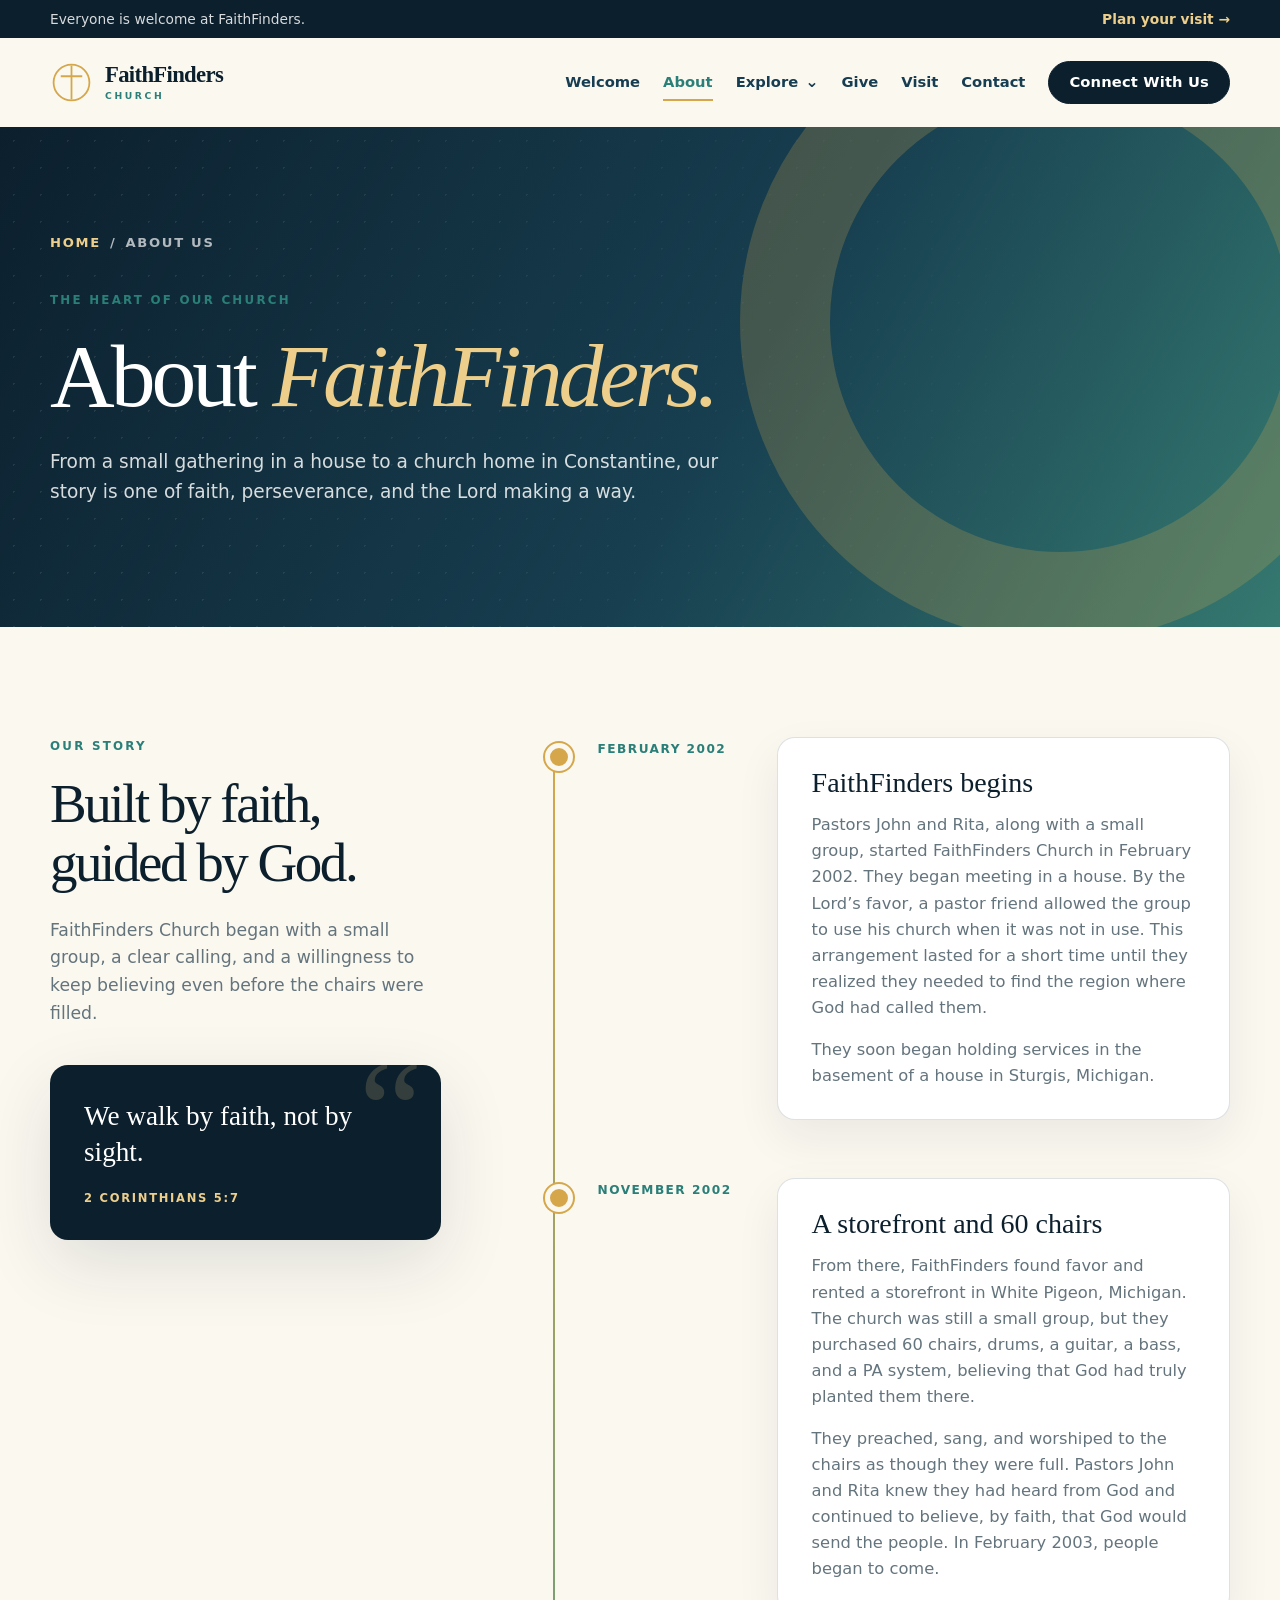
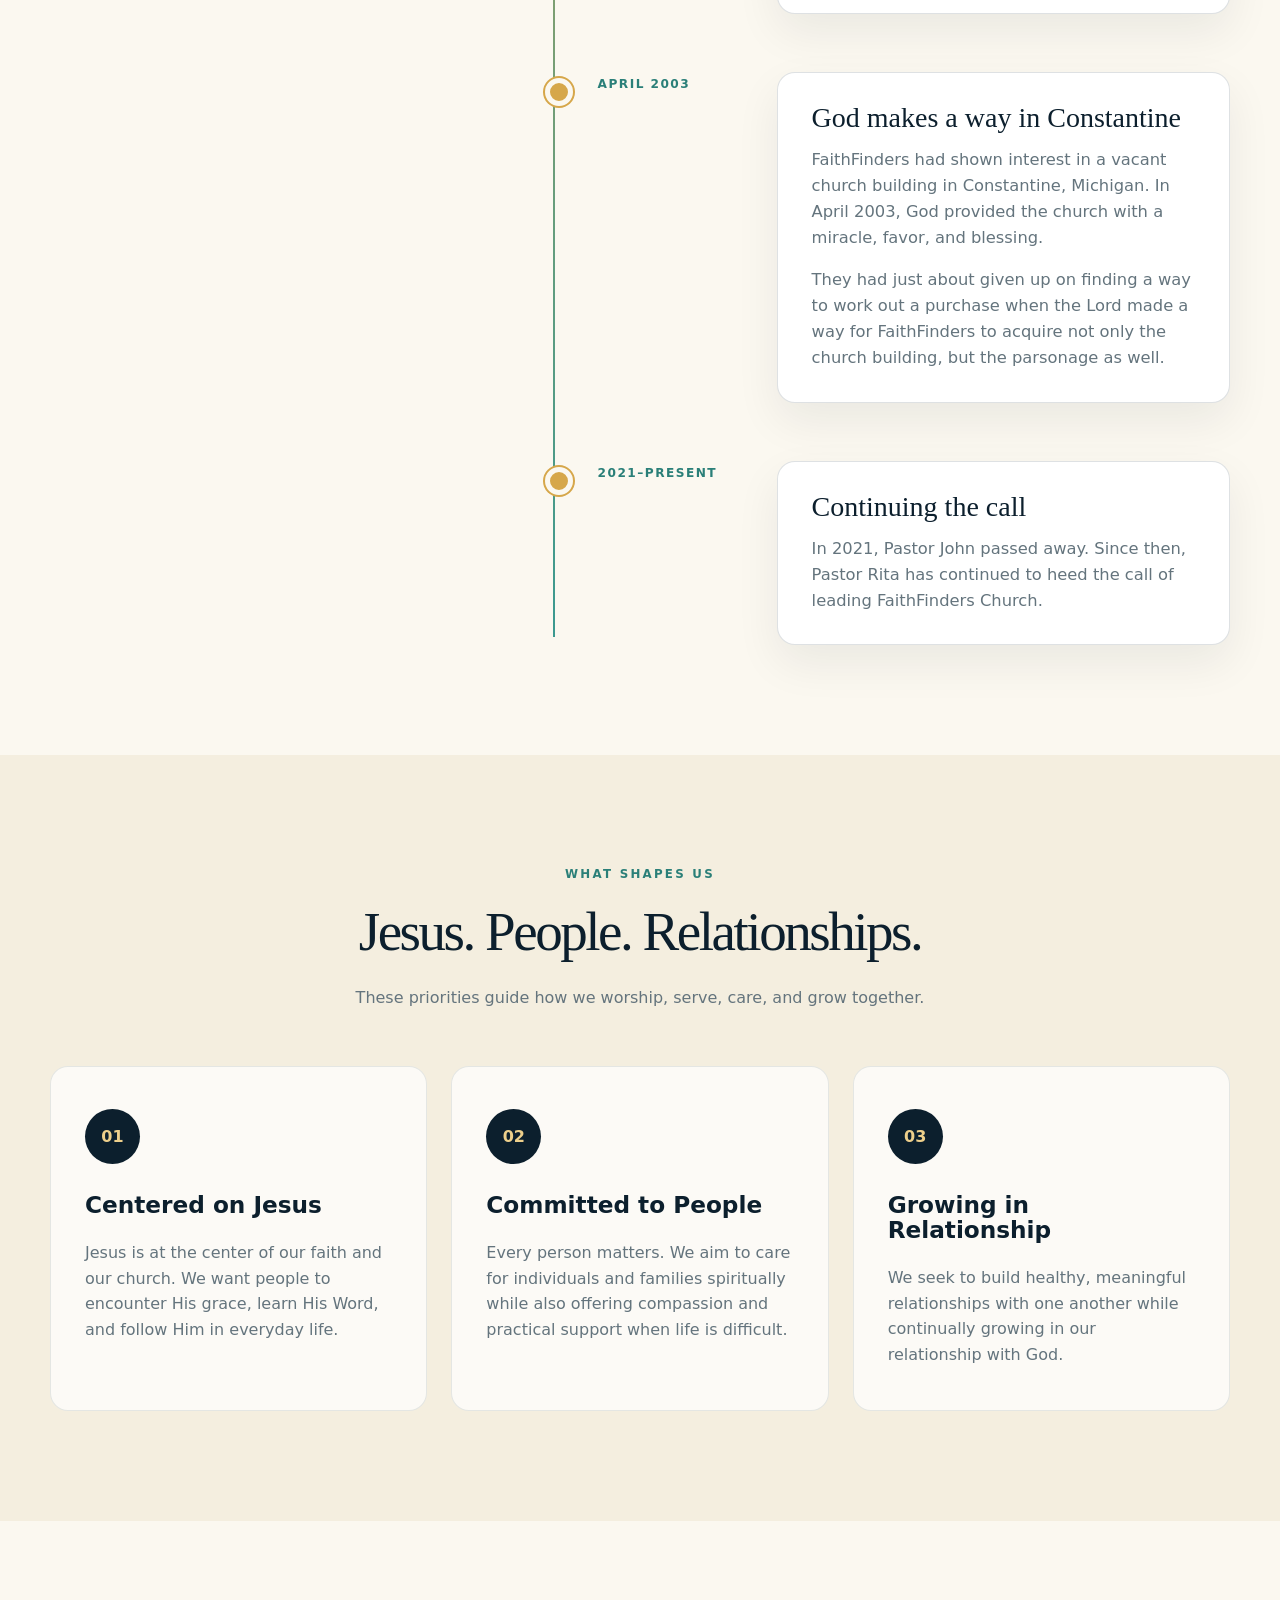
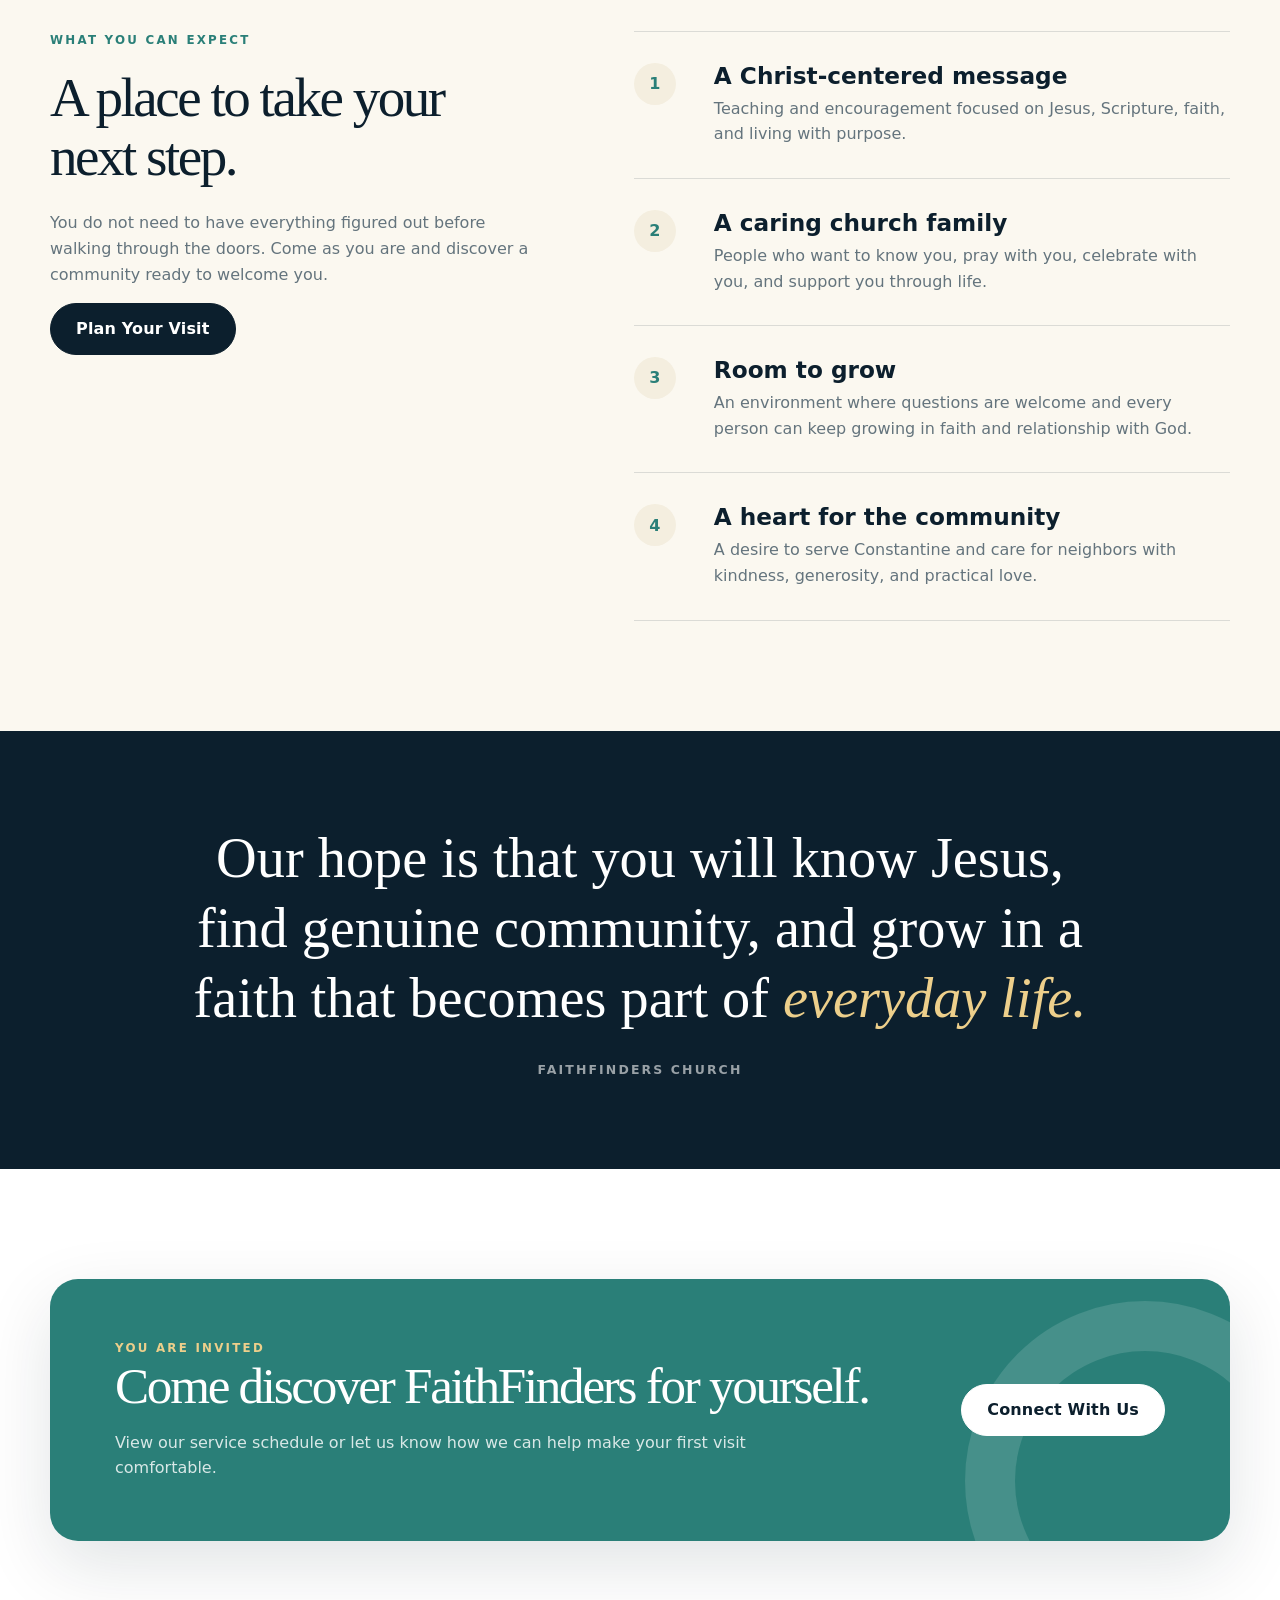
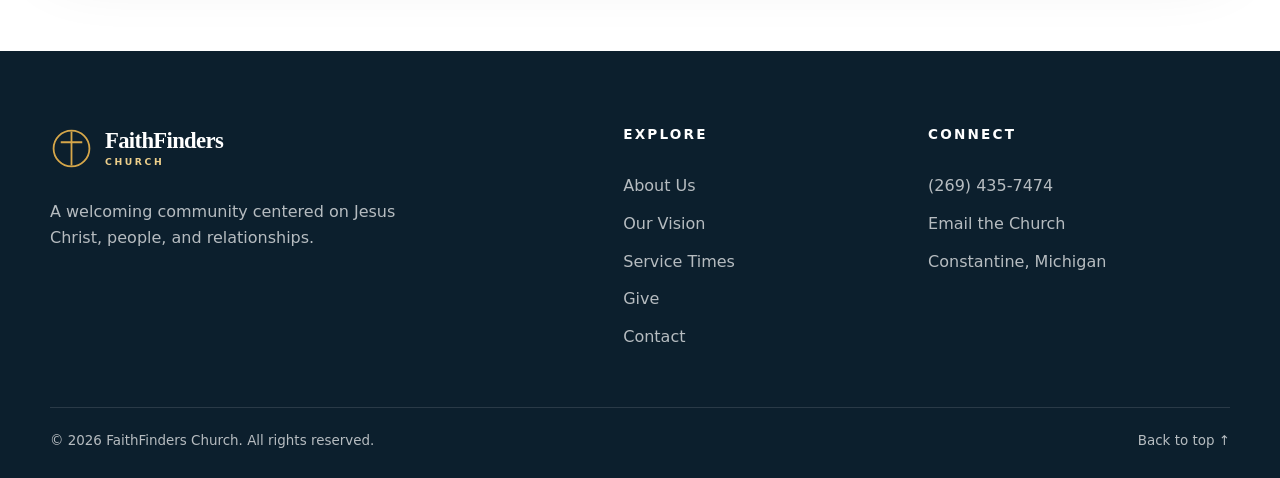
==== about-us.html @ 2bd444d2 "Add files via upload" ====
<!DOCTYPE html>
<html lang="en">
<head>
  <meta charset="UTF-8" />
  <meta name="viewport" content="width=device-width, initial-scale=1.0" />
  <meta name="description" content="Learn the story of FaithFinders Church, founded by Pastors John and Rita in 2002 and now led by Pastor Rita in Constantine, Michigan." />
  <title>About Us | FaithFinders Church</title>
  <link rel="stylesheet" href="styles.css" />
</head>
<body>
  <a class="skip-link" href="#main">Skip to main content</a>

  <div class="announcement">
    <div class="container announcement__inner">
      <span>Everyone is welcome at FaithFinders.</span>
      <a href="index.html#visit">Plan your visit <span aria-hidden="true">→</span></a>
    </div>
  </div>

  <header class="site-header" id="top">
    <div class="container nav-wrap">
      <a class="brand" href="index.html" aria-label="FaithFinders Church home">
        <span class="brand-mark" aria-hidden="true">
          <svg viewBox="0 0 48 48" role="img"><path d="M24 5v38M12 17h24" /><circle cx="24" cy="24" r="20" /></svg>
        </span>
        <span class="brand-copy"><strong>FaithFinders</strong><small>Church</small></span>
      </a>

      <button class="menu-toggle" type="button" aria-expanded="false" aria-controls="primary-nav">
        <span class="sr-only">Toggle navigation</span><span></span><span></span><span></span>
      </button>

      <nav class="primary-nav" id="primary-nav" aria-label="Primary navigation">
        <a href="index.html#welcome">Welcome</a>
        <a class="nav-current" aria-current="page" href="about-us.html">About</a>
        <div class="nav-dropdown">
          <button class="nav-dropdown__toggle" type="button" aria-expanded="false" aria-haspopup="true">
            Explore <span aria-hidden="true">⌄</span>
          </button>
          <div class="nav-dropdown__menu">
            <a href="vision.html">
              <strong>Our Vision</strong>
              <small>Discover the future we believe for.</small>
            </a>
            <a href="service-times.html">
              <strong>Service Times</strong>
              <small>Find a gathering and plan your visit.</small>
            </a>
          </div>
        </div>
        <a href="give.html">Give</a>
        <a href="index.html#visit">Visit</a>
        <a href="index.html#contact">Contact</a>
        <a class="button button--small" href="index.html#contact">Connect With Us</a>
      </nav>
    </div>
  </header>

  <main id="main">
    <section class="page-hero" aria-labelledby="about-title">
      <div class="container page-hero__inner">
        <div class="breadcrumbs"><a href="index.html">Home</a><span aria-hidden="true">/</span><span>About Us</span></div>
        <p class="eyebrow">The heart of our church</p>
        <h1 id="about-title">About <em>FaithFinders.</em></h1>
        <p class="page-hero__lead">From a small gathering in a house to a church home in Constantine, our story is one of faith, perseverance, and the Lord making a way.</p>
      </div>
    </section>

    <section class="section history-section" aria-labelledby="history-title">
      <div class="container history-layout">
        <div class="history-intro reveal">
          <p class="eyebrow">Our story</p>
          <h2 id="history-title">Built by faith, guided by God.</h2>
          <p>FaithFinders Church began with a small group, a clear calling, and a willingness to keep believing even before the chairs were filled.</p>

          <div class="history-scripture" aria-label="Scripture quote">
            <span aria-hidden="true">“</span>
            <blockquote>We walk by faith, not by sight.</blockquote>
            <cite>2 Corinthians 5:7</cite>
          </div>
        </div>

        <ol class="history-timeline">
          <li class="history-event reveal">
            <div class="history-date">February 2002</div>
            <div class="history-content">
              <h3>FaithFinders begins</h3>
              <p>Pastors John and Rita, along with a small group, started FaithFinders Church in February 2002. They began meeting in a house. By the Lord’s favor, a pastor friend allowed the group to use his church when it was not in use. This arrangement lasted for a short time until they realized they needed to find the region where God had called them.</p>
              <p>They soon began holding services in the basement of a house in Sturgis, Michigan.</p>
            </div>
          </li>

          <li class="history-event reveal">
            <div class="history-date">November 2002</div>
            <div class="history-content">
              <h3>A storefront and 60 chairs</h3>
              <p>From there, FaithFinders found favor and rented a storefront in White Pigeon, Michigan. The church was still a small group, but they purchased 60 chairs, drums, a guitar, a bass, and a PA system, believing that God had truly planted them there.</p>
              <p>They preached, sang, and worshiped to the chairs as though they were full. Pastors John and Rita knew they had heard from God and continued to believe, by faith, that God would send the people. In February 2003, people began to come.</p>
            </div>
          </li>

          <li class="history-event reveal">
            <div class="history-date">April 2003</div>
            <div class="history-content">
              <h3>God makes a way in Constantine</h3>
              <p>FaithFinders had shown interest in a vacant church building in Constantine, Michigan. In April 2003, God provided the church with a miracle, favor, and blessing.</p>
              <p>They had just about given up on finding a way to work out a purchase when the Lord made a way for FaithFinders to acquire not only the church building, but the parsonage as well.</p>
            </div>
          </li>

          <li class="history-event reveal">
            <div class="history-date">2021–Present</div>
            <div class="history-content">
              <h3>Continuing the call</h3>
              <p>In 2021, Pastor John passed away. Since then, Pastor Rita has continued to heed the call of leading FaithFinders Church.</p>
            </div>
          </li>
        </ol>
      </div>
    </section>

    <section class="mission section">
      <div class="container">
        <div class="section-heading reveal">
          <p class="eyebrow">What shapes us</p>
          <h2>Jesus. People. Relationships.</h2>
          <p>These priorities guide how we worship, serve, care, and grow together.</p>
        </div>

        <div class="mission-grid">
          <article class="mission-card reveal">
            <div class="mission-card__icon" aria-hidden="true">01</div>
            <h3>Centered on Jesus</h3>
            <p>Jesus is at the center of our faith and our church. We want people to encounter His grace, learn His Word, and follow Him in everyday life.</p>
          </article>
          <article class="mission-card reveal">
            <div class="mission-card__icon" aria-hidden="true">02</div>
            <h3>Committed to People</h3>
            <p>Every person matters. We aim to care for individuals and families spiritually while also offering compassion and practical support when life is difficult.</p>
          </article>
          <article class="mission-card reveal">
            <div class="mission-card__icon" aria-hidden="true">03</div>
            <h3>Growing in Relationship</h3>
            <p>We seek to build healthy, meaningful relationships with one another while continually growing in our relationship with God.</p>
          </article>
        </div>
      </div>
    </section>

    <section class="section">
      <div class="container belief-grid">
        <div class="belief-intro reveal">
          <p class="eyebrow">What you can expect</p>
          <h2>A place to take your next step.</h2>
          <p style="color: var(--muted);">You do not need to have everything figured out before walking through the doors. Come as you are and discover a community ready to welcome you.</p>
          <a class="button" href="index.html#visit">Plan Your Visit</a>
        </div>

        <div class="belief-list">
          <article class="belief-item reveal">
            <span>1</span>
            <div><h3>A Christ-centered message</h3><p>Teaching and encouragement focused on Jesus, Scripture, faith, and living with purpose.</p></div>
          </article>
          <article class="belief-item reveal">
            <span>2</span>
            <div><h3>A caring church family</h3><p>People who want to know you, pray with you, celebrate with you, and support you through life.</p></div>
          </article>
          <article class="belief-item reveal">
            <span>3</span>
            <div><h3>Room to grow</h3><p>An environment where questions are welcome and every person can keep growing in faith and relationship with God.</p></div>
          </article>
          <article class="belief-item reveal">
            <span>4</span>
            <div><h3>A heart for the community</h3><p>A desire to serve Constantine and care for neighbors with kindness, generosity, and practical love.</p></div>
          </article>
        </div>
      </div>
    </section>

    <section class="about-quote">
      <div class="container reveal">
        <blockquote>Our hope is that you will know Jesus, find genuine community, and grow in a faith that becomes part of <em>everyday life.</em><cite>FaithFinders Church</cite></blockquote>
      </div>
    </section>

    <section class="about-connect section">
      <div class="container">
        <div class="about-connect__card reveal">
          <div>
            <p class="eyebrow" style="color: var(--gold-300);">You are invited</p>
            <h2>Come discover FaithFinders for yourself.</h2>
            <p>View our service schedule or let us know how we can help make your first visit comfortable.</p>
          </div>
          <a class="button button--light" href="index.html#contact">Connect With Us</a>
        </div>
      </div>
    </section>
  </main>

  <footer class="site-footer">
    <div class="container footer-grid">
      <div>
        <a class="brand brand--footer" href="index.html">
          <span class="brand-mark" aria-hidden="true"><svg viewBox="0 0 48 48"><path d="M24 5v38M12 17h24"/><circle cx="24" cy="24" r="20"/></svg></span>
          <span class="brand-copy"><strong>FaithFinders</strong><small>Church</small></span>
        </a>
        <p>A welcoming community centered on Jesus Christ, people, and relationships.</p>
      </div>
      <div>
        <h3>Explore</h3>
        <a href="about-us.html">About Us</a>
        <a href="vision.html">Our Vision</a>
        <a href="service-times.html">Service Times</a>
        <a href="give.html">Give</a>
        <a href="index.html#contact">Contact</a>
      </div>
      <div>
        <h3>Connect</h3>
        <a href="tel:+12694357474">(269) 435-7474</a>
        <a href="mailto:rgafaithfinder@yahoo.com">Email the Church</a>
        <span>Constantine, Michigan</span>
      </div>
    </div>
    <div class="container footer-bottom">
      <p>© <span id="year"></span> FaithFinders Church. All rights reserved.</p>
      <a href="#top">Back to top ↑</a>
    </div>
  </footer>

  <script src="script.js"></script>
</body>
</html>
---- styles.css ----
:root {
  --navy-950: #0c1f2d;
  --navy-900: #102b3c;
  --navy-800: #173d52;
  --teal-600: #2a7f78;
  --teal-500: #3b9990;
  --gold-500: #d6a74a;
  --gold-300: #edcf8b;
  --cream-100: #fbf8f0;
  --cream-200: #f4eedf;
  --white: #ffffff;
  --ink: #18303e;
  --muted: #64747d;
  --line: rgba(24, 48, 62, 0.14);
  --shadow: 0 24px 70px rgba(12, 31, 45, 0.12);
  --radius-lg: 28px;
  --radius-md: 18px;
  --container: 1180px;
}

* { box-sizing: border-box; }
html { scroll-behavior: smooth; overflow-x: hidden; }
body {
  margin: 0;
  color: var(--ink);
  background: var(--cream-100);
  font-family: Inter, ui-sans-serif, system-ui, -apple-system, BlinkMacSystemFont, "Segoe UI", sans-serif;
  line-height: 1.6;
  -webkit-font-smoothing: antialiased;
  overflow-x: hidden;
}
body.menu-open { overflow: hidden; }
a { color: inherit; text-decoration: none; }
button, input, textarea { font: inherit; }
img, svg { display: block; max-width: 100%; }
address { font-style: normal; }

.container { width: min(calc(100% - 40px), var(--container)); margin-inline: auto; }
.section { padding: 110px 0; }
.sr-only { position: absolute; width: 1px; height: 1px; padding: 0; margin: -1px; overflow: hidden; clip: rect(0,0,0,0); white-space: nowrap; border: 0; }
.skip-link { position: fixed; top: 12px; left: 12px; z-index: 999; transform: translateY(-150%); background: white; color: var(--navy-950); padding: 10px 16px; border-radius: 8px; }
.skip-link:focus { transform: translateY(0); }

.announcement { background: var(--navy-950); color: rgba(255,255,255,.84); font-size: .86rem; }
.announcement__inner { min-height: 38px; display: flex; align-items: center; justify-content: space-between; gap: 20px; }
.announcement a { color: var(--gold-300); font-weight: 700; }

.site-header { position: sticky; top: 0; z-index: 50; background: rgba(251,248,240,.92); border-bottom: 1px solid transparent; backdrop-filter: blur(18px); transition: border-color .25s ease, box-shadow .25s ease; }
.site-header.scrolled { border-color: var(--line); box-shadow: 0 8px 30px rgba(12,31,45,.08); }
.nav-wrap { height: 88px; display: flex; align-items: center; justify-content: space-between; }
.brand { display: inline-flex; align-items: center; gap: 12px; }
.brand-mark { width: 43px; height: 43px; display: grid; place-items: center; border-radius: 50%; color: var(--gold-500); }
.brand-mark svg { width: 43px; height: 43px; fill: none; stroke: currentColor; stroke-width: 2; }
.brand-copy { display: grid; line-height: 1.05; }
.brand-copy strong { font-family: Georgia, "Times New Roman", serif; font-size: 1.42rem; letter-spacing: -.03em; color: var(--navy-950); }
.brand-copy small { margin-top: 4px; text-transform: uppercase; letter-spacing: .28em; font-size: .58rem; font-weight: 800; color: var(--teal-600); }
.primary-nav { display: flex; align-items: center; gap: 23px; font-size: .92rem; font-weight: 700; color: var(--navy-800); }
.primary-nav > a:not(.button) { position: relative; }
.primary-nav > a:not(.button)::after { content: ""; position: absolute; left: 0; right: 100%; bottom: -7px; height: 2px; background: var(--gold-500); transition: right .2s ease; }
.primary-nav > a:not(.button):hover::after { right: 0; }
.menu-toggle { display: none; border: 0; background: transparent; padding: 8px; }
.menu-toggle span:not(.sr-only) { width: 26px; height: 2px; margin: 5px 0; background: var(--navy-950); transition: .25s ease; }

.button { display: inline-flex; align-items: center; justify-content: center; min-height: 52px; padding: 0 25px; border: 1px solid var(--navy-950); border-radius: 999px; background: var(--navy-950); color: white; font-weight: 800; letter-spacing: .01em; cursor: pointer; transition: transform .2s ease, box-shadow .2s ease, background .2s ease; }
.button:hover { transform: translateY(-2px); box-shadow: 0 12px 25px rgba(12,31,45,.18); }
.button--small { min-height: 43px; padding-inline: 20px; }
.button--outline { background: transparent; color: var(--navy-950); }
.button--outline:hover { background: var(--navy-950); color: white; }
.button--light { background: white; border-color: white; color: var(--navy-950); }
.text-link { display: inline-flex; align-items: center; gap: 8px; color: white; font-weight: 800; }
.text-link span { transition: transform .2s ease; }
.text-link:hover span { transform: translateX(5px); }
.text-link.dark { color: var(--navy-900); }

.hero { position: relative; min-height: 760px; display: grid; align-items: center; overflow: hidden; color: white; background: linear-gradient(115deg, var(--navy-950) 0%, #11364a 50%, #285f65 100%); }
.hero::before { content: ""; position: absolute; inset: 0; opacity: .24; background-image: radial-gradient(rgba(255,255,255,.35) 1px, transparent 1px); background-size: 28px 28px; mask-image: linear-gradient(to right, black, transparent 72%); }
.hero__content { position: relative; z-index: 2; padding: 80px 0 100px; }
.eyebrow { margin: 0 0 18px; color: var(--teal-600); text-transform: uppercase; letter-spacing: .19em; font-size: .74rem; font-weight: 900; }
.hero .eyebrow, .cta-band .eyebrow { color: var(--gold-300); }
h1, h2, h3 { margin-top: 0; line-height: 1.08; color: var(--navy-950); }
h1, h2 { font-family: Georgia, "Times New Roman", serif; font-weight: 500; letter-spacing: -.045em; }
h1 { max-width: 820px; margin-bottom: 28px; color: white; font-size: clamp(3.8rem, 7.5vw, 7.2rem); }
h1 em { color: var(--gold-300); font-weight: 400; }
h2 { margin-bottom: 24px; font-size: clamp(2.5rem, 4.3vw, 4.5rem); }
h3 { font-size: 1.45rem; }
.hero__lead { max-width: 660px; margin: 0 0 38px; color: rgba(255,255,255,.82); font-size: 1.18rem; }
.hero__actions { display: flex; align-items: center; gap: 28px; flex-wrap: wrap; }
.hero .button { background: var(--gold-500); border-color: var(--gold-500); color: var(--navy-950); }
.hero-art { position: absolute; right: -2vw; bottom: -10px; width: min(48vw, 660px); height: 86%; opacity: .92; }
.sun { position: absolute; width: 310px; height: 310px; top: 8%; right: 16%; border-radius: 50%; background: radial-gradient(circle at 40% 40%, #f8df9b 0%, #d8ad50 44%, rgba(216,173,80,.12) 69%, transparent 70%); }
.window { position: absolute; bottom: 0; width: 29%; height: 64%; border: 2px solid rgba(255,255,255,.17); border-radius: 180px 180px 0 0; background: linear-gradient(160deg, rgba(255,255,255,.14), rgba(255,255,255,.02)); box-shadow: inset 0 0 50px rgba(255,255,255,.06); }
.window::after { content: ""; position: absolute; inset: 12px; border: 1px solid rgba(255,255,255,.14); border-radius: inherit; }
.window--one { left: 3%; height: 49%; }
.window--two { left: 35%; height: 72%; }
.window--three { right: 3%; height: 57%; }
.cross { position: absolute; left: 52%; top: 25%; width: 12px; height: 260px; background: rgba(255,255,255,.78); border-radius: 8px; box-shadow: 0 0 60px rgba(255,255,255,.34); }
.cross::before { content: ""; position: absolute; width: 126px; height: 12px; left: 50%; top: 64px; transform: translateX(-50%); background: inherit; border-radius: 8px; }
.scroll-cue { position: absolute; left: 50%; bottom: 26px; z-index: 3; width: 32px; height: 52px; border: 1px solid rgba(255,255,255,.32); border-radius: 20px; transform: translateX(-50%); }
.scroll-cue span { position: absolute; left: 50%; top: 10px; width: 4px; height: 9px; border-radius: 3px; background: white; transform: translateX(-50%); animation: scroll 1.8s infinite; }
@keyframes scroll { 0% { opacity: 0; transform: translate(-50%,0); } 30% { opacity: 1; } 100% { opacity: 0; transform: translate(-50%,18px); } }

.split-grid { display: grid; grid-template-columns: 1.05fr .8fr; align-items: center; gap: 90px; }
.section-copy > p:not(.eyebrow) { max-width: 650px; color: var(--muted); font-size: 1.06rem; }
.section-copy .text-link { margin-top: 18px; }
.welcome-card { position: relative; padding: 52px; overflow: hidden; border-radius: var(--radius-lg); background: white; box-shadow: var(--shadow); }
.welcome-card__accent { position: absolute; top: 0; left: 0; right: 0; height: 7px; background: linear-gradient(90deg, var(--gold-500), var(--teal-500)); }
.card-kicker { margin: 0 0 14px; color: var(--teal-600); text-transform: uppercase; letter-spacing: .18em; font-size: .72rem; font-weight: 900; }
.welcome-card address { margin: 16px 0 26px; color: var(--muted); }
.contact-lines { display: grid; gap: 10px; margin-bottom: 30px; }
.contact-lines a { display: flex; align-items: center; gap: 11px; font-weight: 700; color: var(--navy-800); }
.icon { color: var(--teal-600); }

.heart { position: relative; overflow: hidden; background: var(--cream-200); }
.heart::after { content: ""; position: absolute; width: 400px; height: 400px; right: -170px; top: -150px; border: 70px solid rgba(214,167,74,.13); border-radius: 50%; }
.section-heading { max-width: 780px; margin: 0 auto 55px; text-align: center; }
.section-heading > p:last-child { max-width: 610px; margin: 0 auto; color: var(--muted); }
.value-grid { position: relative; z-index: 2; display: grid; grid-template-columns: repeat(3, 1fr); gap: 24px; }
.value-card { position: relative; min-height: 400px; padding: 42px 35px; border: 1px solid rgba(24,48,62,.1); border-radius: var(--radius-md); background: rgba(255,255,255,.62); transition: transform .25s ease, background .25s ease, box-shadow .25s ease; }
.value-card:hover { transform: translateY(-8px); background: white; box-shadow: var(--shadow); }
.value-number { position: absolute; top: 24px; right: 28px; color: rgba(24,48,62,.18); font-family: Georgia, serif; font-size: 2rem; }
.value-icon { width: 70px; height: 70px; margin-bottom: 60px; display: grid; place-items: center; border-radius: 50%; background: white; color: var(--teal-600); box-shadow: 0 12px 30px rgba(12,31,45,.08); }
.value-icon svg { width: 40px; height: 40px; fill: none; stroke: currentColor; stroke-width: 2.5; stroke-linecap: round; stroke-linejoin: round; }
.value-card p { color: var(--muted); }

.visit { background: white; }
.visit-grid { display: grid; grid-template-columns: .9fr 1fr; align-items: center; gap: 95px; }
.visit-visual { position: relative; min-height: 570px; display: grid; place-items: center; overflow: hidden; border-radius: var(--radius-lg); background: linear-gradient(145deg, var(--navy-950), #255a61); }
.visit-visual::before { content: ""; position: absolute; inset: 0; opacity: .2; background: repeating-linear-gradient(45deg, transparent 0 28px, rgba(255,255,255,.09) 28px 29px); }
.verse-card { position: relative; z-index: 2; width: min(78%, 390px); padding: 48px 42px; border: 1px solid rgba(255,255,255,.22); background: rgba(255,255,255,.1); color: white; backdrop-filter: blur(12px); }
.verse-card span { color: var(--gold-300); text-transform: uppercase; letter-spacing: .16em; font-size: .72rem; font-weight: 800; }
.verse-card blockquote { margin: 26px 0 0; font-family: Georgia, serif; font-size: 2rem; line-height: 1.35; }
.visual-shape { position: absolute; border-radius: 50%; }
.visual-shape--one { width: 260px; height: 260px; top: -90px; right: -80px; border: 50px solid rgba(214,167,74,.38); }
.visual-shape--two { width: 190px; height: 190px; left: -60px; bottom: -45px; background: rgba(59,153,144,.25); }
.visit-steps { margin: 35px 0 38px; display: grid; gap: 20px; }
.visit-step { display: flex; align-items: flex-start; gap: 17px; }
.visit-step > span { flex: 0 0 38px; height: 38px; display: grid; place-items: center; border-radius: 50%; background: var(--cream-200); color: var(--teal-600); font-weight: 900; }
.visit-step strong { display: block; margin-bottom: 3px; color: var(--navy-900); }
.visit-step p { margin: 0; color: var(--muted); }

.cta-band { padding: 72px 0; color: white; background: var(--teal-600); }
.cta-band__inner { display: flex; align-items: center; justify-content: space-between; gap: 40px; }
.cta-band h2 { margin: 0; color: white; font-size: clamp(2.3rem, 4vw, 4rem); }

.contact { background: var(--cream-100); }
.contact-grid { display: grid; grid-template-columns: .85fr 1fr; gap: 100px; align-items: start; }
.contact-details { display: grid; margin-top: 38px; border-top: 1px solid var(--line); }
.contact-details a { display: grid; grid-template-columns: 90px 1fr; gap: 15px; padding: 18px 0; border-bottom: 1px solid var(--line); }
.contact-details strong { color: var(--navy-900); }
.contact-details span { color: var(--muted); }
.contact-form { padding: 42px; border-radius: var(--radius-lg); background: white; box-shadow: var(--shadow); }
.contact-form label { display: grid; gap: 8px; margin-bottom: 20px; color: var(--navy-900); font-size: .85rem; font-weight: 800; }
.field-row { display: grid; grid-template-columns: 1fr 1fr; gap: 18px; }
input, textarea { width: 100%; border: 1px solid rgba(24,48,62,.18); border-radius: 11px; background: #fff; color: var(--ink); padding: 14px 15px; outline: none; transition: border-color .2s ease, box-shadow .2s ease; }
input:focus, textarea:focus { border-color: var(--teal-500); box-shadow: 0 0 0 4px rgba(59,153,144,.12); }
textarea { resize: vertical; }
.form-note { min-height: 24px; margin: 12px 0 0; color: var(--teal-600); font-weight: 700; }

.site-footer { padding: 76px 0 26px; background: var(--navy-950); color: rgba(255,255,255,.7); }
.footer-grid { display: grid; grid-template-columns: 1.5fr .7fr .9fr; gap: 70px; }
.brand--footer .brand-copy strong { color: white; }
.brand--footer .brand-copy small { color: var(--gold-300); }
.footer-grid > div:first-child p { max-width: 390px; margin-top: 22px; }
.footer-grid h3 { margin-bottom: 20px; color: white; font-size: .85rem; text-transform: uppercase; letter-spacing: .16em; }
.footer-grid > div:not(:first-child) { display: flex; flex-direction: column; align-items: flex-start; gap: 12px; }
.footer-grid a:hover { color: white; }
.footer-bottom { margin-top: 58px; padding-top: 22px; display: flex; justify-content: space-between; gap: 20px; border-top: 1px solid rgba(255,255,255,.12); font-size: .84rem; }
.footer-bottom p { margin: 0; }

.reveal { opacity: 0; transform: translateY(22px); transition: opacity .7s ease, transform .7s ease; }
.reveal.is-visible { opacity: 1; transform: translateY(0); }

@media (max-width: 980px) {
  .section { padding: 85px 0; }
  .menu-toggle { display: block; position: relative; z-index: 55; }
  .primary-nav { position: fixed; inset: 0; z-index: 50; padding: 125px 32px 45px; flex-direction: column; align-items: flex-start; background: var(--cream-100); transform: translateX(100%); transition: transform .3s ease; font-size: 1.35rem; }
  .primary-nav.is-open { transform: translateX(0); }
  .menu-toggle[aria-expanded="true"] span:nth-of-type(2) { transform: translateY(7px) rotate(45deg); }
  .menu-toggle[aria-expanded="true"] span:nth-of-type(3) { opacity: 0; }
  .menu-toggle[aria-expanded="true"] span:nth-of-type(4) { transform: translateY(-7px) rotate(-45deg); }
  .hero { min-height: 690px; }
  .hero-art { right: -22vw; width: 75vw; opacity: .45; }
  .split-grid, .visit-grid, .contact-grid { grid-template-columns: 1fr; gap: 55px; }
  .value-grid { grid-template-columns: 1fr; }
  .value-card { min-height: auto; }
  .value-icon { margin-bottom: 35px; }
  .visit-visual { min-height: 480px; }
  .contact-grid { gap: 50px; }
  .footer-grid { grid-template-columns: 1.3fr 1fr 1fr; gap: 35px; }
}

@media (max-width: 680px) {
  .container { width: min(calc(100% - 28px), var(--container)); }
  .announcement__inner { justify-content: center; text-align: center; }
  .announcement__inner span:first-child { display: none; }
  .nav-wrap { height: 74px; }
  .brand-mark, .brand-mark svg { width: 37px; height: 37px; }
  .brand-copy strong { font-size: 1.2rem; }
  .hero { min-height: 640px; }
  .hero__content { padding: 70px 0 92px; }
  h1 { font-size: clamp(3.1rem, 15vw, 4.7rem); }
  h2 { font-size: clamp(2.35rem, 12vw, 3.4rem); }
  .hero__lead { font-size: 1.04rem; }
  .hero__actions { align-items: flex-start; flex-direction: column; gap: 22px; }
  .hero-art { right: -48vw; width: 115vw; }
  .scroll-cue { display: none; }
  .section { padding: 72px 0; }
  .welcome-card, .contact-form { padding: 34px 25px; }
  .value-card { padding: 36px 26px; }
  .visit-visual { min-height: 410px; }
  .verse-card { width: 84%; padding: 35px 28px; }
  .verse-card blockquote { font-size: 1.55rem; }
  .cta-band__inner { align-items: flex-start; flex-direction: column; }
  .field-row { grid-template-columns: 1fr; gap: 0; }
  .contact-details a { grid-template-columns: 1fr; gap: 3px; }
  .footer-grid { grid-template-columns: 1fr; }
  .footer-bottom { align-items: flex-start; flex-direction: column; }
}

@media (prefers-reduced-motion: reduce) {
  *, *::before, *::after { scroll-behavior: auto !important; animation-duration: .01ms !important; animation-iteration-count: 1 !important; transition-duration: .01ms !important; }
  .reveal { opacity: 1; transform: none; }
}

/* About page */
.nav-current { color: var(--teal-600); }
.nav-current::after { right: 0 !important; }
.page-hero { position: relative; min-height: 500px; display: grid; align-items: center; overflow: hidden; color: white; background: linear-gradient(120deg, var(--navy-950) 0%, #173f50 57%, #357970 100%); }
.page-hero::before { content: ""; position: absolute; inset: 0; opacity: .22; background-image: radial-gradient(rgba(255,255,255,.4) 1px, transparent 1px); background-size: 27px 27px; mask-image: linear-gradient(to right, black 15%, transparent 92%); }
.page-hero::after { content: ""; position: absolute; width: 460px; height: 460px; right: -100px; top: -125px; border: 90px solid rgba(214,167,74,.23); border-radius: 50%; }
.page-hero__inner { position: relative; z-index: 2; padding: 95px 0 110px; }
.page-hero h1 { max-width: 860px; margin-bottom: 22px; font-size: clamp(3.6rem, 7vw, 6.7rem); }
.page-hero__lead { max-width: 720px; margin: 0; color: rgba(255,255,255,.83); font-size: 1.16rem; }
.breadcrumbs { display: flex; align-items: center; gap: 9px; margin-bottom: 38px; color: rgba(255,255,255,.68); font-size: .82rem; font-weight: 800; text-transform: uppercase; letter-spacing: .13em; }
.breadcrumbs a { color: var(--gold-300); }
.story-grid { display: grid; grid-template-columns: 1fr .86fr; gap: 90px; align-items: center; }
.story-copy p:not(.eyebrow) { color: var(--muted); font-size: 1.06rem; }
.story-panel { position: relative; min-height: 510px; overflow: hidden; border-radius: var(--radius-lg); background: linear-gradient(150deg, var(--navy-950), #275c61); box-shadow: var(--shadow); }
.story-panel::before { content: ""; position: absolute; inset: 0; opacity: .18; background: repeating-linear-gradient(45deg, transparent 0 27px, rgba(255,255,255,.1) 27px 28px); }
.story-panel__cross { position: absolute; left: 50%; top: 50%; width: 15px; height: 265px; border-radius: 8px; background: rgba(255,255,255,.84); transform: translate(-50%,-50%); box-shadow: 0 0 75px rgba(255,255,255,.22); }
.story-panel__cross::before { content: ""; position: absolute; width: 132px; height: 15px; left: 50%; top: 65px; border-radius: 8px; background: inherit; transform: translateX(-50%); }
.story-panel__quote { position: absolute; z-index: 2; left: 35px; right: 35px; bottom: 30px; padding: 25px 28px; border: 1px solid rgba(255,255,255,.18); background: rgba(12,31,45,.52); color: white; backdrop-filter: blur(10px); }
.story-panel__quote p { margin: 0; font-family: Georgia, serif; font-size: 1.3rem; line-height: 1.4; }
.mission { background: var(--cream-200); }
.mission-grid { display: grid; grid-template-columns: repeat(3, 1fr); gap: 24px; }
.mission-card { padding: 42px 34px; border: 1px solid rgba(24,48,62,.1); border-radius: var(--radius-md); background: rgba(255,255,255,.72); }
.mission-card__icon { width: 55px; height: 55px; margin-bottom: 28px; display: grid; place-items: center; border-radius: 50%; background: var(--navy-950); color: var(--gold-300); font-weight: 900; }
.mission-card p { margin-bottom: 0; color: var(--muted); }
.belief-grid { display: grid; grid-template-columns: .82fr 1fr; gap: 95px; align-items: start; }
.belief-intro { position: sticky; top: 145px; }
.belief-list { display: grid; border-top: 1px solid var(--line); }
.belief-item { display: grid; grid-template-columns: 58px 1fr; gap: 22px; padding: 31px 0; border-bottom: 1px solid var(--line); }
.belief-item > span { width: 42px; height: 42px; display: grid; place-items: center; border-radius: 50%; background: var(--cream-200); color: var(--teal-600); font-weight: 900; }
.belief-item h3 { margin-bottom: 8px; }
.belief-item p { margin: 0; color: var(--muted); }
.about-quote { padding: 92px 0; color: white; background: var(--navy-950); }
.about-quote blockquote { max-width: 940px; margin: 0 auto; text-align: center; font-family: Georgia, serif; font-size: clamp(2rem, 4.4vw, 4.1rem); line-height: 1.25; color: white; }
.about-quote blockquote em { color: var(--gold-300); font-weight: 400; }
.about-quote cite { display: block; margin-top: 28px; color: rgba(255,255,255,.58); font-family: Inter, ui-sans-serif, system-ui, sans-serif; font-size: .78rem; font-style: normal; text-transform: uppercase; letter-spacing: .17em; font-weight: 900; }
.about-connect { background: white; }
.about-connect__card { position: relative; overflow: hidden; display: grid; grid-template-columns: 1fr auto; align-items: center; gap: 50px; padding: 60px 65px; border-radius: var(--radius-lg); background: var(--teal-600); color: white; box-shadow: var(--shadow); }
.about-connect__card::after { content: ""; position: absolute; width: 260px; height: 260px; right: -95px; bottom: -120px; border: 50px solid rgba(255,255,255,.13); border-radius: 50%; }
.about-connect__card h2 { margin: 0; color: white; font-size: clamp(2.3rem, 4vw, 4rem); }
.about-connect__card p { max-width: 650px; margin-bottom: 0; color: rgba(255,255,255,.82); }
.about-connect__card .button { position: relative; z-index: 2; white-space: nowrap; }

@media (max-width: 980px) {
  .story-grid, .belief-grid { grid-template-columns: 1fr; gap: 55px; }
  .mission-grid { grid-template-columns: 1fr; }
  .belief-intro { position: static; }
  .about-connect__card { grid-template-columns: 1fr; align-items: start; }
}

@media (max-width: 680px) {
  .page-hero { min-height: 450px; }
  .page-hero__inner { padding: 70px 0 82px; }
  .page-hero h1 { font-size: clamp(3rem, 15vw, 4.6rem); }
  .breadcrumbs { margin-bottom: 27px; }
  .story-panel { min-height: 420px; }
  .story-panel__quote { left: 18px; right: 18px; bottom: 18px; padding: 20px; }
  .mission-card { padding: 34px 26px; }
  .belief-item { grid-template-columns: 45px 1fr; gap: 14px; }
  .about-connect__card { padding: 42px 27px; }
}

/* Church history timeline */
.history-section { background: var(--cream-100); }
.history-layout { display: grid; grid-template-columns: .72fr 1.28fr; gap: 95px; align-items: start; }
.history-intro { position: sticky; top: 145px; }
.history-intro > p:not(.eyebrow) { max-width: 520px; color: var(--muted); font-size: 1.08rem; }
.history-scripture { position: relative; margin-top: 38px; padding: 34px 34px 30px; overflow: hidden; border-radius: var(--radius-md); background: var(--navy-950); color: white; box-shadow: var(--shadow); }
.history-scripture > span { position: absolute; right: 18px; top: -26px; color: rgba(237,207,139,.18); font-family: Georgia, serif; font-size: 9rem; line-height: 1; }
.history-scripture blockquote { position: relative; margin: 0 0 14px; font-family: Georgia, serif; font-size: 1.7rem; line-height: 1.3; }
.history-scripture cite { color: var(--gold-300); font-size: .72rem; font-style: normal; font-weight: 900; letter-spacing: .15em; text-transform: uppercase; }
.history-timeline { position: relative; display: grid; gap: 0; margin: 0; padding: 0; list-style: none; }
.history-timeline::before { content: ""; position: absolute; top: 8px; bottom: 8px; left: 17px; width: 2px; background: linear-gradient(var(--gold-500), var(--teal-500)); }
.history-event { position: relative; display: grid; grid-template-columns: 145px 1fr; gap: 34px; padding: 0 0 58px 62px; }
.history-event:last-child { padding-bottom: 0; }
.history-event::before { content: ""; position: absolute; left: 9px; top: 6px; width: 18px; height: 18px; border: 5px solid var(--cream-100); border-radius: 50%; background: var(--gold-500); box-shadow: 0 0 0 2px var(--gold-500); }
.history-date { padding-top: 3px; color: var(--teal-600); font-size: .76rem; font-weight: 900; letter-spacing: .12em; text-transform: uppercase; }
.history-content { padding: 30px 34px; border: 1px solid var(--line); border-radius: var(--radius-md); background: white; box-shadow: 0 18px 45px rgba(12,31,45,.07); }
.history-content h3 { margin-bottom: 14px; font-family: Georgia, serif; font-size: 1.75rem; font-weight: 500; }
.history-content p { margin: 0 0 16px; color: var(--muted); font-size: 1.02rem; }
.history-content p:last-child { margin-bottom: 0; }

@media (max-width: 980px) {
  .history-layout { grid-template-columns: 1fr; gap: 55px; }
  .history-intro { position: static; }
}

@media (max-width: 680px) {
  .history-event { grid-template-columns: 1fr; gap: 12px; padding-left: 48px; padding-bottom: 44px; }
  .history-timeline::before { left: 12px; }
  .history-event::before { left: 4px; }
  .history-content { padding: 25px 22px; }
  .history-content h3 { font-size: 1.5rem; }
  .history-scripture { padding: 30px 25px 26px; }
}


/* Explore dropdown and Vision / Service Times pages */
.nav-dropdown { position: relative; }
.nav-dropdown__toggle { display: inline-flex; align-items: center; gap: 7px; padding: 7px 0; border: 0; background: transparent; color: inherit; font: inherit; font-weight: 700; cursor: pointer; }
.nav-dropdown__toggle > span { display: inline-block; font-size: 1rem; transition: transform .2s ease; }
.nav-dropdown__toggle::after { content: ""; position: absolute; left: 0; right: 100%; bottom: 0; height: 2px; background: var(--gold-500); transition: right .2s ease; }
.nav-dropdown:hover .nav-dropdown__toggle::after,
.nav-dropdown:focus-within .nav-dropdown__toggle::after,
.nav-current-parent .nav-dropdown__toggle::after { right: 0; }
.nav-dropdown.is-open .nav-dropdown__toggle > span,
.nav-dropdown:hover .nav-dropdown__toggle > span,
.nav-dropdown:focus-within .nav-dropdown__toggle > span { transform: rotate(180deg); }
.nav-dropdown__menu { position: absolute; top: calc(100% + 17px); left: 50%; z-index: 80; width: 310px; padding: 10px; border: 1px solid rgba(12,31,45,.09); border-radius: 18px; background: white; box-shadow: 0 24px 60px rgba(12,31,45,.18); opacity: 0; visibility: hidden; transform: translate(-50%, 10px); transition: opacity .2s ease, transform .2s ease, visibility .2s ease; }
.nav-dropdown__menu::before { content: ""; position: absolute; top: -8px; left: 50%; width: 15px; height: 15px; border-left: 1px solid rgba(12,31,45,.09); border-top: 1px solid rgba(12,31,45,.09); background: white; transform: translateX(-50%) rotate(45deg); }
.nav-dropdown:hover .nav-dropdown__menu,
.nav-dropdown:focus-within .nav-dropdown__menu,
.nav-dropdown.is-open .nav-dropdown__menu { opacity: 1; visibility: visible; transform: translate(-50%, 0); }
.nav-dropdown__menu a { position: relative; display: grid; gap: 3px; padding: 15px 16px; border-radius: 12px; color: var(--navy-900); }
.nav-dropdown__menu a:hover,
.nav-dropdown__menu a[aria-current="page"] { background: var(--cream-100); }
.nav-dropdown__menu a strong { font-size: .92rem; }
.nav-dropdown__menu a small { color: var(--muted); font-size: .75rem; font-weight: 500; line-height: 1.45; }

.page-hero--vision { background: linear-gradient(120deg, #102536 0%, #31514d 52%, #8c6b32 100%); }
.page-hero--services { background: linear-gradient(120deg, var(--navy-950) 0%, #174557 54%, #2e7771 100%); }
.vision-opening { background: white; }
.vision-opening__grid { display: grid; grid-template-columns: .8fr 1.2fr; gap: 90px; align-items: start; }
.vision-opening__title h2 { max-width: 520px; }
.vision-opening__copy { max-width: 760px; }
.vision-opening__copy p { color: var(--muted); font-size: 1.07rem; }
.vision-opening__copy .vision-lead { color: var(--navy-900); font-family: Georgia, serif; font-size: clamp(1.55rem, 3vw, 2.2rem); line-height: 1.42; }
.vision-worship { overflow: hidden; background: var(--cream-100); }
.vision-feature-grid { display: grid; grid-template-columns: .85fr 1.15fr; gap: 90px; align-items: center; }
.vision-symbol { position: relative; min-height: 520px; display: flex; flex-direction: column; justify-content: flex-end; padding: 55px; overflow: hidden; border-radius: var(--radius-lg); background: linear-gradient(150deg, var(--navy-950), #275c61); color: white; box-shadow: var(--shadow); }
.vision-symbol::before { content: ""; position: absolute; width: 350px; height: 350px; right: -95px; top: -65px; border: 72px solid rgba(237,207,139,.22); border-radius: 50%; }
.vision-symbol::after { content: "+"; position: absolute; top: 80px; left: 65px; color: rgba(255,255,255,.12); font-family: Georgia, serif; font-size: 15rem; font-weight: 300; line-height: .55; }
.vision-symbol span, .vision-symbol strong { position: relative; z-index: 2; }
.vision-symbol span { color: var(--gold-300); font-size: .85rem; font-weight: 900; letter-spacing: .2em; text-transform: uppercase; }
.vision-symbol strong { font-family: Georgia, serif; font-size: clamp(4rem, 8vw, 6.8rem); font-weight: 400; line-height: .95; }
.scripture-reference { margin-top: 30px; padding: 20px 22px; border-left: 4px solid var(--gold-500); background: white; color: var(--muted); font-size: .82rem; line-height: 1.7; box-shadow: 0 12px 30px rgba(12,31,45,.06); }
.vision-body { background: white; }
.body-unity { display: grid; grid-template-columns: .8fr 1.2fr; gap: 90px; padding: 68px; border: 1px solid var(--line); border-radius: var(--radius-lg); background: linear-gradient(145deg, #fff, var(--cream-100)); }
.body-unity > div:last-child p { color: var(--muted); font-size: 1.05rem; }
.vision-pillars { background: var(--navy-950); color: white; }
.vision-pillars .section-heading p { color: rgba(255,255,255,.68); }
.vision-pillars .eyebrow { color: var(--gold-300); }
.vision-card-grid { display: grid; grid-template-columns: repeat(2, minmax(0, 1fr)); gap: 22px; }
.vision-card { position: relative; padding: 42px 38px; overflow: hidden; border: 1px solid rgba(255,255,255,.12); border-radius: var(--radius-md); background: rgba(255,255,255,.055); }
.vision-card::after { content: ""; position: absolute; inset: auto -40px -55px auto; width: 150px; height: 150px; border: 30px solid rgba(214,167,74,.1); border-radius: 50%; }
.vision-card__number { display: block; margin-bottom: 28px; color: var(--gold-300); font-size: .74rem; font-weight: 900; letter-spacing: .18em; }
.vision-card h3 { margin-bottom: 15px; color: white; font-family: Georgia, serif; font-size: 1.75rem; font-weight: 500; }
.vision-card p { position: relative; z-index: 2; color: rgba(255,255,255,.7); }
.vision-big { background: var(--gold-100); }
.vision-big__inner { display: grid; grid-template-columns: .75fr 1.25fr; gap: 75px; align-items: center; }
.vision-big__number { color: var(--gold-500); font-family: Georgia, serif; font-size: clamp(6rem, 15vw, 12rem); line-height: .8; letter-spacing: -.08em; }
.vision-big__inner cite { display: block; margin-top: 20px; color: var(--teal-600); font-style: normal; font-weight: 900; letter-spacing: .14em; text-transform: uppercase; }
.vision-conclusion { background: white; }
.vision-conclusion__grid { display: grid; grid-template-columns: .65fr 1.35fr; gap: 90px; }
.vision-letter { padding: 46px; border-top: 5px solid var(--gold-500); background: var(--cream-100); box-shadow: var(--shadow); }
.vision-letter p { color: var(--muted); font-size: 1.06rem; }
.vision-letter p strong { color: var(--navy-900); }
.vision-signature { margin-top: 28px; color: var(--teal-600) !important; font-family: Georgia, serif; font-size: 1.55rem !important; font-style: italic; }
.vision-actions { display: flex; flex-wrap: wrap; gap: 14px; margin-top: 34px; }
.vision-final-verse { padding: 82px 0; background: linear-gradient(120deg, var(--teal-600), #173f50); color: white; text-align: center; }
.vision-final-verse blockquote { max-width: 900px; margin: 0 auto 18px; font-family: Georgia, serif; font-size: clamp(2rem, 5vw, 4rem); line-height: 1.18; }
.vision-final-verse cite { color: var(--gold-300); font-style: normal; font-weight: 900; letter-spacing: .16em; text-transform: uppercase; }

.service-schedule { background: var(--cream-100); }
.service-grid { display: grid; grid-template-columns: 1.35fr .65fr; gap: 24px; align-items: stretch; }
.service-card { padding: 40px; border: 1px solid var(--line); border-radius: var(--radius-lg); background: white; box-shadow: 0 18px 45px rgba(12,31,45,.07); }
.service-card--featured { color: white; background: linear-gradient(145deg, var(--navy-950), #244f59); }
.service-card__day { margin-bottom: 32px; color: var(--gold-500); font-family: Georgia, serif; font-size: 2.7rem; }
.service-card--featured .service-card__day { color: var(--gold-300); }
.service-card__list { display: grid; gap: 0; }
.service-card__list > div { padding: 25px 0; border-top: 1px solid var(--line); }
.service-card--featured .service-card__list > div { border-color: rgba(255,255,255,.15); }
.service-card__list > div:first-child { padding-top: 0; border-top: 0; }
.service-card__list span { display: block; margin-bottom: 8px; color: var(--teal-600); font-size: .78rem; font-weight: 900; letter-spacing: .15em; text-transform: uppercase; }
.service-card--featured .service-card__list span { color: var(--gold-300); }
.service-card__list h3 { margin-bottom: 7px; font-family: Georgia, serif; font-size: 1.55rem; font-weight: 500; }
.service-card__list p { margin: 0; color: var(--muted); }
.service-card--featured .service-card__list p { color: rgba(255,255,255,.7); }
.schedule-note { display: flex; gap: 18px; align-items: flex-start; margin-top: 28px; padding: 23px 26px; border: 1px solid #e4d1a1; border-radius: var(--radius-md); background: #fff9e8; }
.schedule-note > span { flex: 0 0 28px; width: 28px; height: 28px; display: grid; place-items: center; border-radius: 50%; background: var(--gold-500); color: white; font-family: Georgia, serif; font-style: italic; font-weight: 700; }
.schedule-note p { margin: 1px 0 0; color: #65532d; }
.schedule-note a { font-weight: 800; text-decoration: underline; }
.visit-details { background: white; }
.visit-details__grid { display: grid; grid-template-columns: 1.15fr .85fr; gap: 80px; align-items: center; }
.visit-details__copy > p { color: var(--muted); font-size: 1.05rem; }
.visit-checks { display: grid; gap: 18px; margin-top: 34px; }
.visit-checks > div { display: flex; gap: 16px; align-items: flex-start; }
.visit-checks span { flex: 0 0 30px; height: 30px; display: grid; place-items: center; border-radius: 50%; background: var(--gold-100); color: var(--teal-600); font-weight: 900; }
.visit-checks p { margin: 0; color: var(--muted); }
.visit-checks strong { color: var(--navy-900); }
.location-card { padding: 48px; border-radius: var(--radius-lg); background: var(--cream-100); box-shadow: var(--shadow); }
.location-card h3 { font-family: Georgia, serif; font-size: 2rem; font-weight: 500; }
.location-card address { margin: 20px 0 28px; color: var(--muted); font-style: normal; font-size: 1.05rem; line-height: 1.7; }
.location-card .text-link { display: flex; margin-top: 22px; }
.service-cta { padding: 82px 0; background: var(--teal-600); color: white; }
.service-cta__inner { display: flex; justify-content: space-between; gap: 40px; align-items: center; }
.service-cta h2 { margin-bottom: 10px; }
.service-cta p { margin: 0; color: rgba(255,255,255,.72); }
.service-cta .eyebrow { color: var(--gold-300); }

/* Give page */
.page-hero--give { background: linear-gradient(120deg, var(--navy-950) 0%, #31514d 55%, #9a7638 100%); }
.give-main { background: white; }
.give-grid { display: grid; grid-template-columns: 1fr .9fr; gap: 80px; align-items: center; }
.give-copy > p:not(.eyebrow) { max-width: 650px; color: var(--muted); font-size: 1.07rem; }
.giving-choice-intro { margin-top: 28px; margin-bottom: 15px; color: var(--navy-950) !important; font-weight: 800; }
.giving-choice-list { display: flex; flex-direction: column; align-items: flex-start; gap: 19px; margin: 0 0 28px; }
.giving-choice { display: inline-flex; min-width: 235px; min-height: 50px; align-items: center; justify-content: center; padding: 11px 22px; border: 1.5px solid #363636; border-radius: 3px; background: white; color: #3d3d3d; font-size: .86rem; font-weight: 900; letter-spacing: .12em; line-height: 1.2; text-align: center; text-transform: uppercase; transition: background .2s ease, color .2s ease, transform .2s ease, box-shadow .2s ease; }
.giving-choice:hover, .giving-choice:focus-visible { background: var(--navy-950); color: white; transform: translateY(-2px); box-shadow: 0 10px 22px rgba(12,31,45,.14); }
.giving-contact-note { margin-top: 0; font-size: .95rem !important; }
.give-actions { display: flex; flex-wrap: wrap; gap: 14px; margin-top: 26px; }
.give-verse { position: relative; padding: 58px 54px 50px; overflow: hidden; border-radius: var(--radius-lg); background: linear-gradient(145deg, var(--navy-950), #244f59); color: white; box-shadow: var(--shadow); }
.give-verse::after { content: ""; position: absolute; width: 230px; height: 230px; right: -85px; bottom: -95px; border: 48px solid rgba(237,207,139,.16); border-radius: 50%; }
.give-verse__mark { position: absolute; top: 8px; left: 30px; color: rgba(237,207,139,.22); font-family: Georgia, serif; font-size: 9rem; line-height: 1; }
.give-verse blockquote { position: relative; z-index: 2; margin: 0 0 28px; font-family: Georgia, serif; font-size: clamp(1.65rem, 3vw, 2.3rem); line-height: 1.42; }
.give-verse cite { position: relative; z-index: 2; color: var(--gold-300); font-style: normal; font-size: .78rem; font-weight: 900; letter-spacing: .18em; text-transform: uppercase; }
.give-band { padding: 82px 0; background: var(--teal-600); color: white; }
.give-band__inner { display: flex; justify-content: space-between; gap: 40px; align-items: center; }
.give-band h2 { margin-bottom: 10px; color: white; }
.give-band p { margin: 0; color: rgba(255,255,255,.75); }
.give-band .eyebrow { color: var(--gold-300); }

@media (max-width: 900px) {
  .nav-dropdown { width: 100%; }
  .nav-dropdown__toggle { width: 100%; justify-content: space-between; padding: 8px 0; font-size: 1.35rem; }
  .nav-dropdown__toggle::after { display: none; }
  .nav-dropdown__menu { position: static; width: 100%; max-height: 0; margin: 0; padding: 0 0 0 12px; border: 0; border-radius: 0; background: transparent; box-shadow: none; opacity: 1; visibility: visible; overflow: hidden; transform: none; transition: max-height .3s ease, margin .3s ease; }
  .nav-dropdown__menu::before { display: none; }
  .nav-dropdown:hover .nav-dropdown__menu,
  .nav-dropdown:focus-within .nav-dropdown__menu { max-height: 0; margin: 0; transform: none; }
  .nav-dropdown.is-open .nav-dropdown__menu { max-height: 210px; margin: 8px 0 2px; }
  .nav-dropdown__menu a { padding: 13px 14px; }
  .nav-dropdown__menu a strong { font-size: 1rem; }
  .nav-dropdown__menu a small { font-size: .76rem; }
  .vision-opening__grid, .vision-feature-grid, .body-unity, .vision-big__inner, .vision-conclusion__grid, .visit-details__grid, .give-grid { grid-template-columns: 1fr; gap: 48px; }
  .vision-symbol { min-height: 430px; }
  .body-unity { padding: 42px; }
  .vision-big__number { font-size: 8rem; }
  .service-grid { grid-template-columns: 1fr; }
}

@media (max-width: 640px) {
  .vision-card-grid { grid-template-columns: 1fr; }
  .vision-symbol { min-height: 355px; padding: 35px 28px; }
  .vision-symbol strong { font-size: 4.6rem; }
  .body-unity, .vision-letter, .service-card, .location-card { padding: 30px 24px; }
  .vision-big__number { font-size: 6rem; }
  .vision-actions { flex-direction: column; }
  .vision-actions .button { width: 100%; }
  .service-cta__inner, .give-band__inner { align-items: flex-start; flex-direction: column; }
  .give-verse { padding: 42px 30px 38px; }
  .giving-choice-list { align-items: stretch; }
  .giving-choice { width: 100%; min-width: 0; }
  .give-actions { flex-direction: column; }
  .give-actions .button { width: 100%; }
}
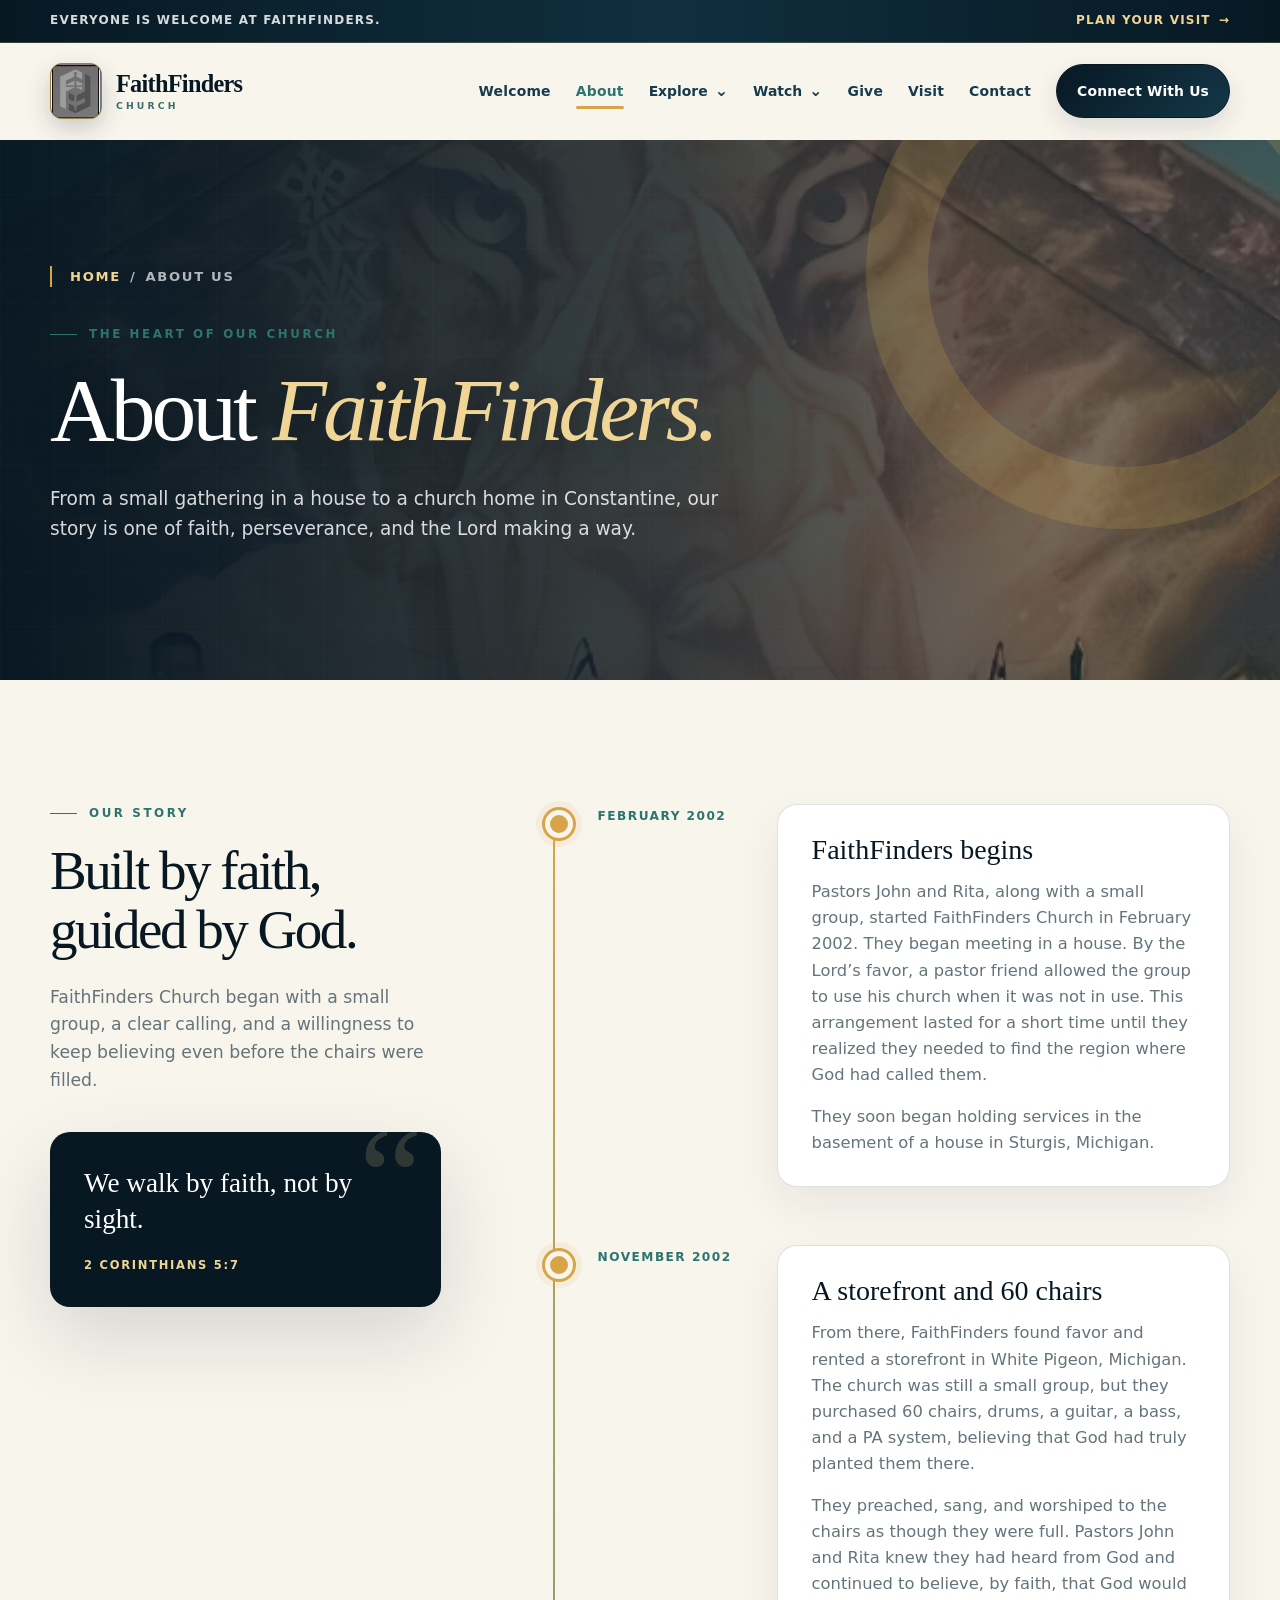
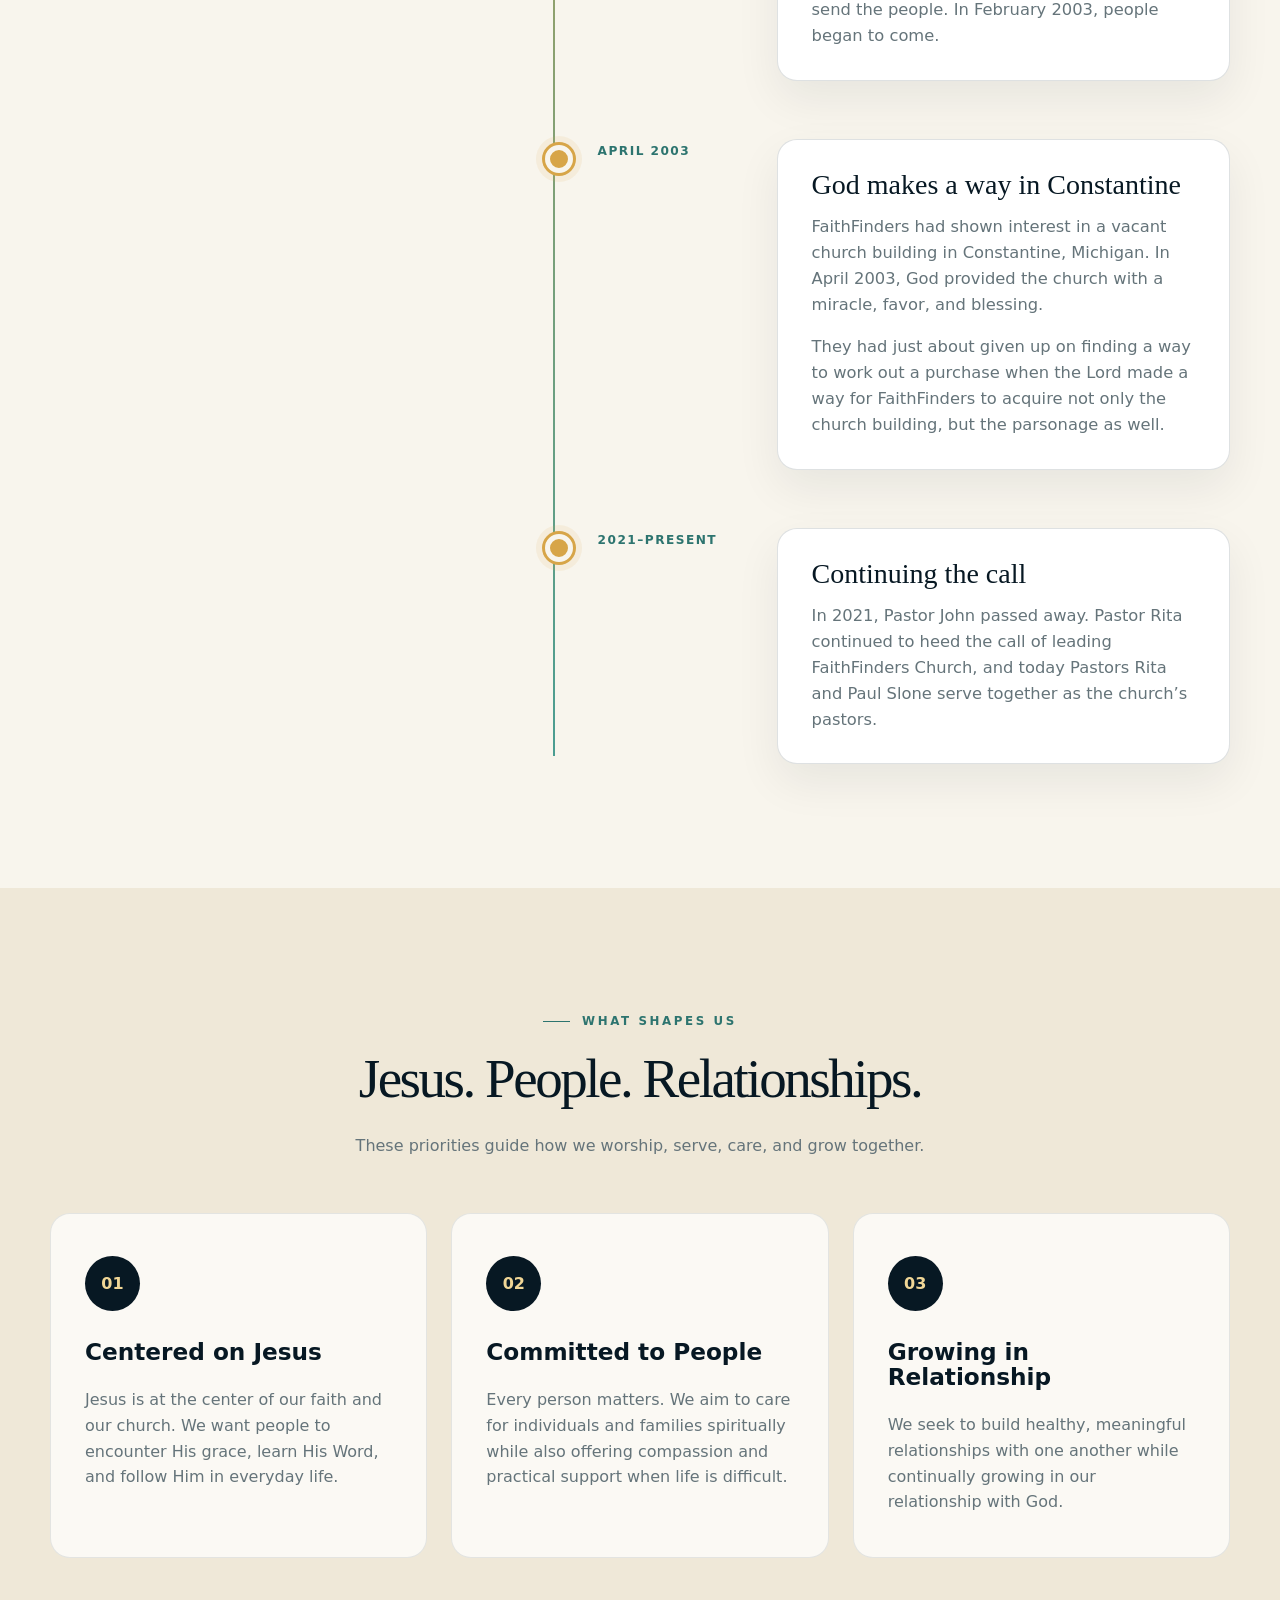
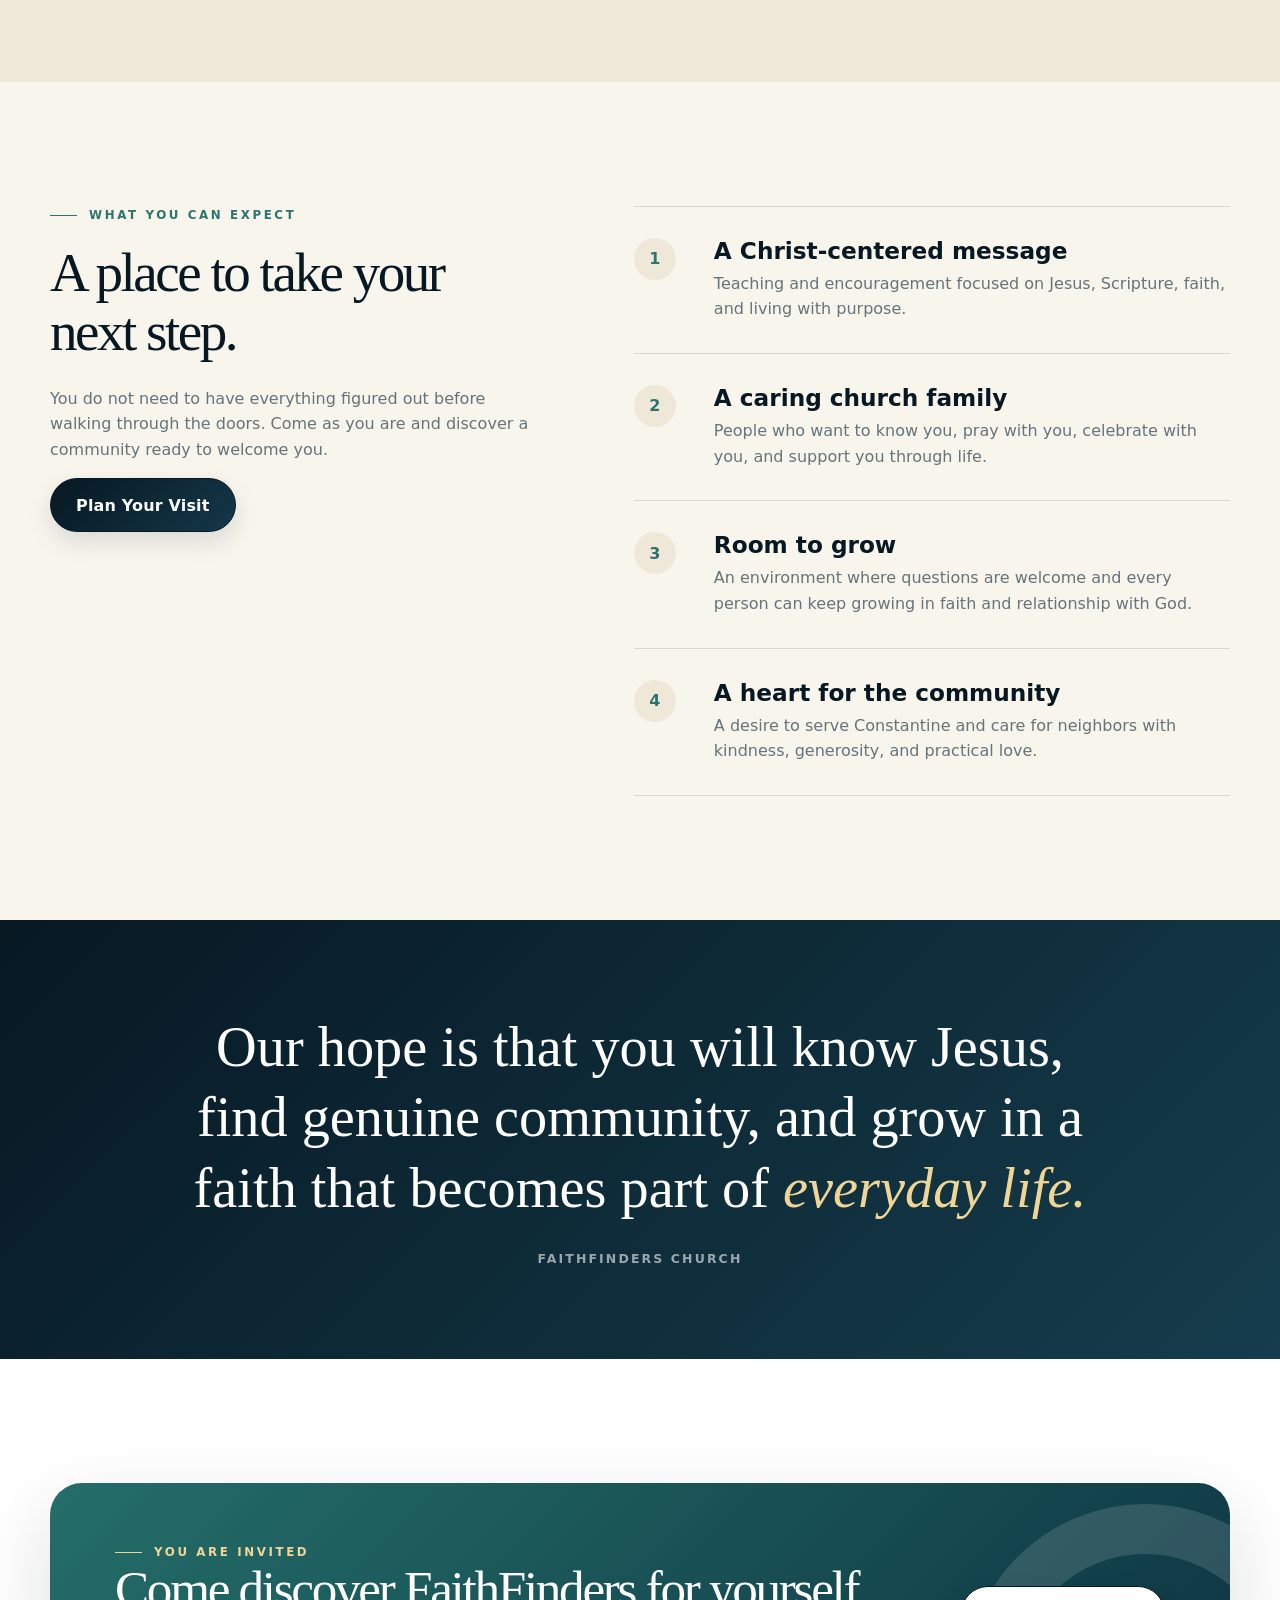
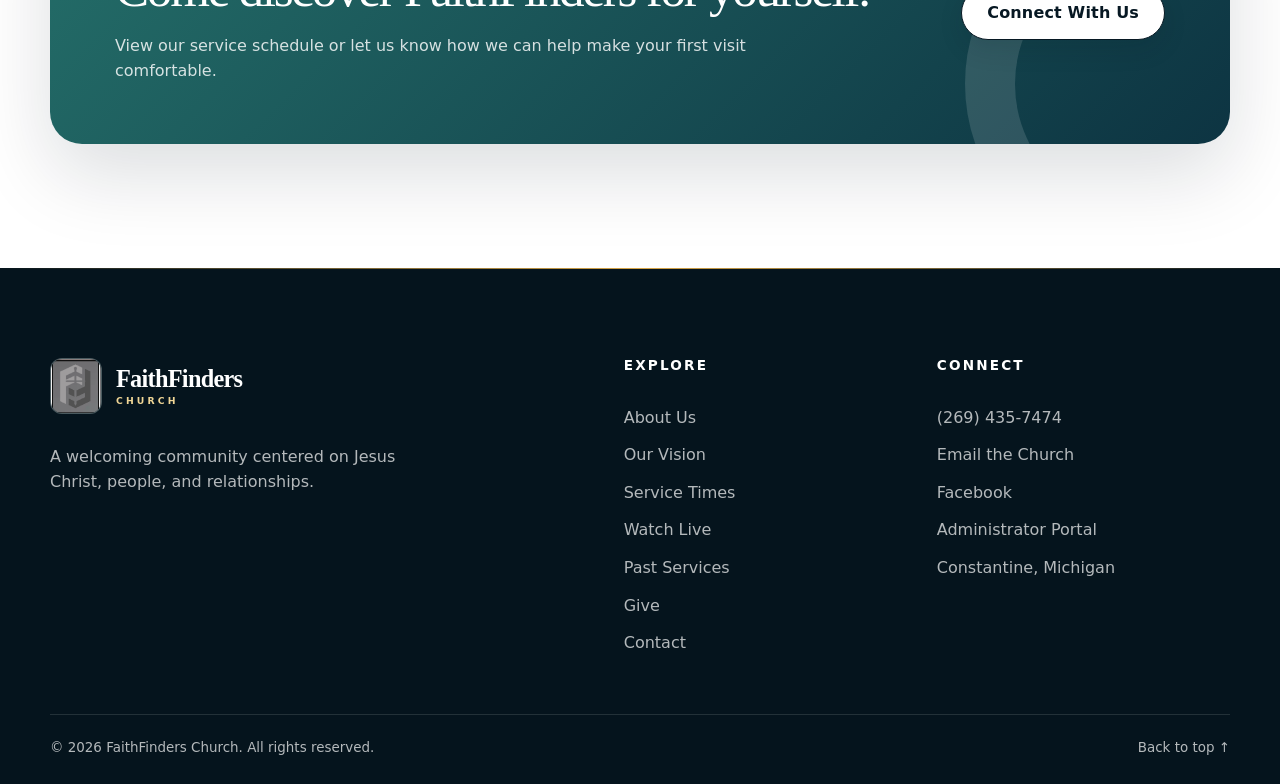
==== commit c98d9dff: "Add files via upload" ====
--- a/about-us.html
+++ b/about-us.html
@@ -3,11 +3,11 @@
 <head>
   <meta charset="UTF-8" />
   <meta name="viewport" content="width=device-width, initial-scale=1.0" />
-  <meta name="description" content="Learn the story of FaithFinders Church, founded by Pastors John and Rita in 2002 and now led by Pastor Rita in Constantine, Michigan." />
+  <meta name="description" content="Learn the story of FaithFinders Church, founded by Pastors John and Rita in 2002 and now led by Pastors Rita and Paul Slone in Constantine, Michigan." />
   <title>About Us | FaithFinders Church</title>
   <link rel="stylesheet" href="styles.css" />
 </head>
-<body>
+<body class="about-page">
   <a class="skip-link" href="#main">Skip to main content</a>
 
   <div class="announcement">
@@ -20,9 +20,7 @@
   <header class="site-header" id="top">
     <div class="container nav-wrap">
       <a class="brand" href="index.html" aria-label="FaithFinders Church home">
-        <span class="brand-mark" aria-hidden="true">
-          <svg viewBox="0 0 48 48" role="img"><path d="M24 5v38M12 17h24" /><circle cx="24" cy="24" r="20" /></svg>
-        </span>
+        <span class="brand-mark" aria-hidden="true"><img src="assets/faithfinders-logo.png" alt="" /></span>
         <span class="brand-copy"><strong>FaithFinders</strong><small>Church</small></span>
       </a>
 
@@ -48,6 +46,21 @@
             </a>
           </div>
         </div>
+        <div class="nav-dropdown">
+          <button class="nav-dropdown__toggle" type="button" aria-expanded="false" aria-haspopup="true">
+            Watch <span aria-hidden="true">⌄</span>
+          </button>
+          <div class="nav-dropdown__menu">
+            <a href="watch.html#live">
+              <strong>Live Stream</strong>
+              <small>Join a FaithFinders service online.</small>
+            </a>
+            <a href="watch.html#archive">
+              <strong>Past Services</strong>
+              <small>Watch messages and services on demand.</small>
+            </a>
+          </div>
+        </div>
         <a href="give.html">Give</a>
         <a href="index.html#visit">Visit</a>
         <a href="index.html#contact">Contact</a>
@@ -112,7 +125,7 @@
             <div class="history-date">2021–Present</div>
             <div class="history-content">
               <h3>Continuing the call</h3>
-              <p>In 2021, Pastor John passed away. Since then, Pastor Rita has continued to heed the call of leading FaithFinders Church.</p>
+              <p>In 2021, Pastor John passed away. Pastor Rita continued to heed the call of leading FaithFinders Church, and today Pastors Rita and Paul Slone serve together as the church’s pastors.</p>
             </div>
           </li>
         </ol>
@@ -201,7 +214,7 @@
     <div class="container footer-grid">
       <div>
         <a class="brand brand--footer" href="index.html">
-          <span class="brand-mark" aria-hidden="true"><svg viewBox="0 0 48 48"><path d="M24 5v38M12 17h24"/><circle cx="24" cy="24" r="20"/></svg></span>
+          <span class="brand-mark" aria-hidden="true"><img src="assets/faithfinders-logo.png" alt="" /></span>
           <span class="brand-copy"><strong>FaithFinders</strong><small>Church</small></span>
         </a>
         <p>A welcoming community centered on Jesus Christ, people, and relationships.</p>
@@ -211,6 +224,8 @@
         <a href="about-us.html">About Us</a>
         <a href="vision.html">Our Vision</a>
         <a href="service-times.html">Service Times</a>
+        <a href="watch.html#live">Watch Live</a>
+        <a href="watch.html#archive">Past Services</a>
         <a href="give.html">Give</a>
         <a href="index.html#contact">Contact</a>
       </div>
@@ -218,6 +233,8 @@
         <h3>Connect</h3>
         <a href="tel:+12694357474">(269) 435-7474</a>
         <a href="mailto:rgafaithfinder@yahoo.com">Email the Church</a>
+        <a href="https://www.facebook.com/faithfinderschurchmi" target="_blank" rel="noopener">Facebook</a>
+        <a href="admin.html">Administrator Portal</a>
         <span>Constantine, Michigan</span>
       </div>
     </div>
--- a/styles.css
+++ b/styles.css
@@ -49,8 +49,8 @@
 .site-header.scrolled { border-color: var(--line); box-shadow: 0 8px 30px rgba(12,31,45,.08); }
 .nav-wrap { height: 88px; display: flex; align-items: center; justify-content: space-between; }
 .brand { display: inline-flex; align-items: center; gap: 12px; }
-.brand-mark { width: 43px; height: 43px; display: grid; place-items: center; border-radius: 50%; color: var(--gold-500); }
-.brand-mark svg { width: 43px; height: 43px; fill: none; stroke: currentColor; stroke-width: 2; }
+.brand-mark { width: 48px; height: 50px; flex: 0 0 48px; display: block; overflow: hidden; border: 1px solid rgba(12,31,45,.2); border-radius: 8px; background: #525252; box-shadow: 0 6px 16px rgba(12,31,45,.16); }
+.brand-mark img { width: 100%; height: 100%; object-fit: cover; }
 .brand-copy { display: grid; line-height: 1.05; }
 .brand-copy strong { font-family: Georgia, "Times New Roman", serif; font-size: 1.42rem; letter-spacing: -.03em; color: var(--navy-950); }
 .brand-copy small { margin-top: 4px; text-transform: uppercase; letter-spacing: .28em; font-size: .58rem; font-weight: 800; color: var(--teal-600); }
@@ -72,8 +72,8 @@
 .text-link:hover span { transform: translateX(5px); }
 .text-link.dark { color: var(--navy-900); }
 
-.hero { position: relative; min-height: 760px; display: grid; align-items: center; overflow: hidden; color: white; background: linear-gradient(115deg, var(--navy-950) 0%, #11364a 50%, #285f65 100%); }
-.hero::before { content: ""; position: absolute; inset: 0; opacity: .24; background-image: radial-gradient(rgba(255,255,255,.35) 1px, transparent 1px); background-size: 28px 28px; mask-image: linear-gradient(to right, black, transparent 72%); }
+.hero { position: relative; min-height: 760px; display: grid; align-items: center; overflow: hidden; color: white; background-color: var(--navy-950); background-image: linear-gradient(90deg, rgba(5,19,29,.96) 0%, rgba(9,30,43,.84) 45%, rgba(10,34,47,.46) 100%), url("assets/faithfinders-hero-mural.png"); background-position: center; background-size: cover; background-repeat: no-repeat; }
+.hero::before { content: ""; position: absolute; inset: 0; background: linear-gradient(180deg, rgba(12,31,45,.08) 0%, rgba(12,31,45,.16) 55%, rgba(12,31,45,.54) 100%); }
 .hero__content { position: relative; z-index: 2; padding: 80px 0 100px; }
 .eyebrow { margin: 0 0 18px; color: var(--teal-600); text-transform: uppercase; letter-spacing: .19em; font-size: .74rem; font-weight: 900; }
 .hero .eyebrow, .cta-band .eyebrow { color: var(--gold-300); }
@@ -158,6 +158,7 @@
 
 .site-footer { padding: 76px 0 26px; background: var(--navy-950); color: rgba(255,255,255,.7); }
 .footer-grid { display: grid; grid-template-columns: 1.5fr .7fr .9fr; gap: 70px; }
+.brand--footer .brand-mark { border-color: rgba(255,255,255,.22); box-shadow: none; }
 .brand--footer .brand-copy strong { color: white; }
 .brand--footer .brand-copy small { color: var(--gold-300); }
 .footer-grid > div:first-child p { max-width: 390px; margin-top: 22px; }
@@ -178,7 +179,7 @@
   .menu-toggle[aria-expanded="true"] span:nth-of-type(2) { transform: translateY(7px) rotate(45deg); }
   .menu-toggle[aria-expanded="true"] span:nth-of-type(3) { opacity: 0; }
   .menu-toggle[aria-expanded="true"] span:nth-of-type(4) { transform: translateY(-7px) rotate(-45deg); }
-  .hero { min-height: 690px; }
+  .hero { min-height: 690px; background-position: 54% center; }
   .hero-art { right: -22vw; width: 75vw; opacity: .45; }
   .split-grid, .visit-grid, .contact-grid { grid-template-columns: 1fr; gap: 55px; }
   .value-grid { grid-template-columns: 1fr; }
@@ -194,9 +195,9 @@
   .announcement__inner { justify-content: center; text-align: center; }
   .announcement__inner span:first-child { display: none; }
   .nav-wrap { height: 74px; }
-  .brand-mark, .brand-mark svg { width: 37px; height: 37px; }
+  .brand-mark { width: 42px; height: 44px; flex-basis: 42px; }
   .brand-copy strong { font-size: 1.2rem; }
-  .hero { min-height: 640px; }
+  .hero { min-height: 640px; background-position: 58% center; }
   .hero__content { padding: 70px 0 92px; }
   h1 { font-size: clamp(3.1rem, 15vw, 4.7rem); }
   h2 { font-size: clamp(2.35rem, 12vw, 3.4rem); }
@@ -397,6 +398,7 @@
 .service-card__list span { display: block; margin-bottom: 8px; color: var(--teal-600); font-size: .78rem; font-weight: 900; letter-spacing: .15em; text-transform: uppercase; }
 .service-card--featured .service-card__list span { color: var(--gold-300); }
 .service-card__list h3 { margin-bottom: 7px; font-family: Georgia, serif; font-size: 1.55rem; font-weight: 500; }
+.service-card--featured .service-card__list h3 { color: white; }
 .service-card__list p { margin: 0; color: var(--muted); }
 .service-card--featured .service-card__list p { color: rgba(255,255,255,.7); }
 .schedule-note { display: flex; gap: 18px; align-items: flex-start; margin-top: 28px; padding: 23px 26px; border: 1px solid #e4d1a1; border-radius: var(--radius-md); background: #fff9e8; }
@@ -477,3 +479,435 @@
   .give-actions { flex-direction: column; }
   .give-actions .button { width: 100%; }
 }
+
+
+/* Watch and media pages */
+.page-hero--watch { background: linear-gradient(120deg, var(--navy-950) 0%, #183f4f 50%, #855f2d 100%); }
+.watch-promo { background: var(--cream-100); }
+.watch-promo__grid { display: grid; grid-template-columns: 1.08fr .92fr; gap: 78px; align-items: center; }
+.watch-promo__visual { position: relative; min-height: 420px; overflow: hidden; border-radius: var(--radius-lg); background: linear-gradient(145deg, rgba(12,31,45,.96), rgba(36,92,97,.9)), radial-gradient(circle at 78% 20%, rgba(214,167,74,.8), transparent 35%); box-shadow: var(--shadow); color: white; }
+.watch-promo__visual::before { content: ""; position: absolute; inset: 0; opacity: .18; background-image: linear-gradient(rgba(255,255,255,.13) 1px, transparent 1px), linear-gradient(90deg, rgba(255,255,255,.13) 1px, transparent 1px); background-size: 38px 38px; }
+.watch-promo__badge { position: absolute; z-index: 2; top: 28px; left: 28px; display: inline-flex; align-items: center; gap: 9px; padding: 10px 14px; border-radius: 999px; background: rgba(12,31,45,.72); backdrop-filter: blur(9px); font-size: .74rem; font-weight: 900; letter-spacing: .12em; text-transform: uppercase; }
+.watch-promo__badge > span { width: 9px; height: 9px; border-radius: 50%; background: #ee4d4d; box-shadow: 0 0 0 6px rgba(238,77,77,.16); }
+.watch-promo__play { position: absolute; z-index: 2; left: 50%; top: 50%; width: 88px; height: 88px; display: grid; place-items: center; padding-left: 6px; border: 1px solid rgba(255,255,255,.55); border-radius: 50%; background: rgba(255,255,255,.15); color: white; font-size: 1.8rem; backdrop-filter: blur(10px); transform: translate(-50%, -50%); transition: transform .25s ease, background .25s ease; }
+.watch-promo__visual:hover .watch-promo__play { background: var(--gold-500); transform: translate(-50%, -50%) scale(1.07); }
+.watch-promo__caption { position: absolute; z-index: 2; left: 30px; right: 30px; bottom: 28px; display: grid; gap: 4px; padding-top: 22px; border-top: 1px solid rgba(255,255,255,.23); }
+.watch-promo__caption strong { font-family: Georgia, serif; font-size: 1.45rem; font-weight: 500; }
+.watch-promo__caption span { color: rgba(255,255,255,.68); }
+.watch-promo__actions { display: flex; flex-wrap: wrap; gap: 14px; margin-top: 28px; }
+
+.live-section { background: white; }
+.live-layout { display: grid; grid-template-columns: minmax(0, 1.45fr) minmax(280px, .55fr); gap: 34px; align-items: start; }
+.live-main { min-width: 0; }
+.media-section-heading { display: flex; justify-content: space-between; gap: 30px; align-items: end; margin-bottom: 28px; }
+.media-section-heading h2 { margin: 0; }
+.stream-status { display: inline-flex; align-items: center; gap: 10px; padding: 10px 14px; border: 1px solid var(--line); border-radius: 999px; color: var(--muted); background: var(--cream-100); font-size: .76rem; font-weight: 900; letter-spacing: .1em; text-transform: uppercase; white-space: nowrap; }
+.stream-status__dot { width: 10px; height: 10px; border-radius: 50%; background: #9aa4aa; box-shadow: 0 0 0 5px rgba(154,164,170,.15); }
+.stream-status.is-live { color: #9c1f27; background: #fff4f4; border-color: #efc7c9; }
+.stream-status.is-live .stream-status__dot { background: #df2f3c; box-shadow: 0 0 0 5px rgba(223,47,60,.15); animation: live-pulse 1.6s infinite; }
+@keyframes live-pulse { 50% { box-shadow: 0 0 0 10px rgba(223,47,60,0); } }
+.live-player { position: relative; aspect-ratio: 16 / 9; overflow: hidden; border-radius: var(--radius-lg); background: #07141e; box-shadow: var(--shadow); }
+.live-player iframe { width: 100%; height: 100%; border: 0; }
+.live-player video { width: 100%; height: 100%; display: block; background: #02080c; object-fit: contain; }
+.live-player.is-facebook-feed { min-height: 732px; aspect-ratio: auto; display: grid; place-items: center; padding: 16px; background: #f0f2f5; }
+.live-player.is-facebook-feed iframe { width: 100%; max-width: 500px; height: 700px; background: white; }
+.live-player__placeholder { position: absolute; inset: 0; display: grid; place-content: center; justify-items: center; padding: 38px; text-align: center; color: white; background: radial-gradient(circle at 50% 20%, rgba(66,135,135,.55), transparent 42%), linear-gradient(145deg, #07141e, #173c4a); }
+.live-player__placeholder::before { content: ""; position: absolute; inset: 0; opacity: .12; background-image: radial-gradient(rgba(255,255,255,.55) 1px, transparent 1px); background-size: 24px 24px; }
+.live-player__placeholder > * { position: relative; z-index: 2; }
+.live-player__icon { width: 82px; height: 82px; display: grid; place-items: center; margin-bottom: 24px; padding-left: 5px; border: 1px solid rgba(255,255,255,.45); border-radius: 50%; background: rgba(255,255,255,.1); color: var(--gold-300); font-size: 1.65rem; }
+.live-player__placeholder h3 { margin-bottom: 10px; color: white; font-family: Georgia, serif; font-size: clamp(1.7rem, 3vw, 2.5rem); font-weight: 500; }
+.live-player__placeholder p { max-width: 570px; margin: 0; color: rgba(255,255,255,.7); }
+.live-player__placeholder .button { margin-top: 24px; border-color: var(--gold-500); background: var(--gold-500); color: var(--navy-950); }
+.player-note { margin: 18px 4px 0; color: var(--muted); font-size: .91rem; }
+.stream-backup-link { margin: 15px 0 0; font-weight: 800; }
+.stream-backup-link a { color: var(--teal-600); }
+.live-sidebar { position: sticky; top: 140px; padding: 42px 36px; border-radius: var(--radius-lg); background: var(--cream-100); box-shadow: 0 18px 45px rgba(12,31,45,.08); }
+.live-sidebar h2 { margin-bottom: 24px; font-family: Georgia, serif; font-size: 2.2rem; font-weight: 500; }
+.live-time { display: flex; align-items: flex-end; gap: 10px; margin-bottom: 24px; color: var(--gold-500); }
+.live-time strong { font-family: Georgia, serif; font-size: 5rem; font-weight: 500; line-height: .82; letter-spacing: -.05em; }
+.live-time span { padding-bottom: 4px; color: var(--teal-600); font-size: .85rem; font-weight: 900; letter-spacing: .15em; }
+.live-sidebar > p:not(.eyebrow) { color: var(--muted); }
+.live-sidebar__actions { display: grid; gap: 19px; margin-top: 28px; }
+.live-sidebar__actions .text-link { justify-self: start; }
+
+.archive-section { background: var(--cream-100); }
+.archive-heading { display: flex; justify-content: space-between; gap: 50px; align-items: end; margin-bottom: 42px; }
+.archive-heading > div:first-child { max-width: 690px; }
+.archive-heading h2 { margin-bottom: 12px; }
+.archive-heading p:not(.eyebrow) { margin: 0; color: var(--muted); }
+.archive-controls { display: flex; gap: 12px; align-items: center; }
+.archive-controls input, .archive-controls select { min-height: 50px; border: 1px solid var(--line); border-radius: 12px; background: white; color: var(--navy-900); font: inherit; }
+.archive-controls input { width: 240px; padding: 0 17px 0 44px; }
+.archive-controls select { min-width: 135px; padding: 0 42px 0 15px; }
+.media-search { position: relative; }
+.media-search::before { content: "⌕"; position: absolute; z-index: 2; left: 17px; top: 50%; color: var(--muted); font-size: 1.35rem; transform: translateY(-54%); }
+.service-video-grid { display: grid; grid-template-columns: repeat(3, 1fr); gap: 25px; }
+.service-video-card { overflow: hidden; border: 1px solid rgba(24,48,62,.1); border-radius: var(--radius-md); background: white; box-shadow: 0 14px 35px rgba(12,31,45,.06); }
+.service-video-card__media { position: relative; width: 100%; aspect-ratio: 16 / 9; overflow: hidden; border: 0; background: linear-gradient(145deg, var(--navy-950), #2b6265); background-size: cover; background-position: center; cursor: pointer; }
+.service-video-card__overlay { position: absolute; inset: 0; background: linear-gradient(to top, rgba(5,16,24,.72), rgba(5,16,24,.05) 65%); transition: background .2s ease; }
+.service-video-card__media:hover .service-video-card__overlay { background: linear-gradient(to top, rgba(5,16,24,.76), rgba(5,16,24,.18)); }
+.service-video-card__play { position: absolute; left: 50%; top: 50%; width: 62px; height: 62px; display: grid; place-items: center; padding-left: 4px; border: 1px solid rgba(255,255,255,.5); border-radius: 50%; background: rgba(255,255,255,.18); color: white; font-size: 1.25rem; backdrop-filter: blur(8px); transform: translate(-50%, -50%); transition: transform .2s ease, background .2s ease; }
+.service-video-card__media:hover .service-video-card__play { background: var(--gold-500); transform: translate(-50%, -50%) scale(1.07); }
+.service-video-card__category { position: absolute; z-index: 2; left: 17px; bottom: 15px; padding: 7px 9px; border-radius: 6px; background: rgba(12,31,45,.72); color: white; font-size: .68rem; font-weight: 900; letter-spacing: .1em; text-transform: uppercase; }
+.service-video-card__copy { padding: 24px 24px 26px; }
+.service-video-card__copy > p { margin: 0 0 9px; color: var(--teal-600); font-size: .71rem; font-weight: 900; letter-spacing: .13em; text-transform: uppercase; }
+.service-video-card__copy h3 { margin-bottom: 8px; font-family: Georgia, serif; font-size: 1.45rem; font-weight: 500; }
+.service-video-card__copy > span { color: var(--gold-500); font-size: .84rem; font-weight: 800; }
+.service-video-card__copy > div { margin-top: 13px; color: var(--muted); font-size: .9rem; }
+.archive-empty { display: grid; justify-items: center; max-width: 760px; margin: 0 auto; padding: 64px 40px; border: 1px dashed rgba(24,48,62,.24); border-radius: var(--radius-lg); background: rgba(255,255,255,.66); text-align: center; }
+.archive-empty[hidden] { display: none; }
+.archive-empty__icon { width: 68px; height: 68px; display: grid; place-items: center; margin-bottom: 22px; border-radius: 50%; background: var(--navy-950); color: var(--gold-300); font-size: 1.65rem; }
+.archive-empty h3 { margin-bottom: 10px; font-family: Georgia, serif; font-size: 2rem; font-weight: 500; }
+.archive-empty p { max-width: 600px; color: var(--muted); }
+.archive-empty .button { margin-top: 10px; }
+.archive-empty__actions { display: flex; flex-wrap: wrap; justify-content: center; gap: 12px; }
+.archive-no-results { grid-column: 1 / -1; padding: 40px; border: 1px dashed var(--line); border-radius: var(--radius-md); color: var(--muted); text-align: center; background: white; }
+.watch-help { padding: 82px 0; color: white; background: var(--teal-600); }
+.watch-help__inner { display: flex; justify-content: space-between; gap: 40px; align-items: center; }
+.watch-help h2 { margin-bottom: 10px; color: white; }
+.watch-help p { margin: 0; color: rgba(255,255,255,.72); }
+.watch-help .eyebrow { color: var(--gold-300); }
+
+.video-modal[hidden] { display: none; }
+.video-modal { position: fixed; z-index: 999; inset: 0; display: grid; place-items: center; padding: 28px; }
+.video-modal__backdrop { position: absolute; inset: 0; background: rgba(4,13,20,.88); backdrop-filter: blur(8px); }
+.video-modal__dialog { position: relative; z-index: 2; width: min(1040px, 100%); max-height: calc(100vh - 56px); overflow: auto; border-radius: var(--radius-lg); background: white; box-shadow: 0 35px 90px rgba(0,0,0,.38); }
+.video-modal__close { position: absolute; z-index: 4; top: 13px; right: 13px; width: 44px; height: 44px; border: 1px solid rgba(255,255,255,.3); border-radius: 50%; background: rgba(8,20,29,.7); color: white; font-size: 1.8rem; cursor: pointer; }
+.video-modal__player { aspect-ratio: 16 / 9; background: #02080c; }
+.video-modal__player iframe { width: 100%; height: 100%; border: 0; }
+.video-modal__player video { width: 100%; height: 100%; display: block; background: #02080c; object-fit: contain; }
+.video-modal__copy { padding: 28px 34px 34px; }
+.video-modal__copy h2 { margin-bottom: 8px; font-size: 2rem; }
+.video-modal__copy > p:last-child { margin: 0; color: var(--muted); }
+body.modal-open { overflow: hidden; }
+
+@media (max-width: 1040px) {
+  .service-video-grid { grid-template-columns: repeat(2, 1fr); }
+}
+
+@media (max-width: 900px) {
+  .watch-promo__grid, .live-layout { grid-template-columns: 1fr; gap: 48px; }
+  .live-sidebar { position: static; }
+  .archive-heading { align-items: flex-start; flex-direction: column; }
+  .archive-controls { width: 100%; }
+  .archive-controls label:first-child { flex: 1; }
+  .archive-controls input { width: 100%; }
+}
+
+@media (max-width: 640px) {
+  .watch-promo__visual { min-height: 330px; }
+  .watch-promo__actions { flex-direction: column; }
+  .watch-promo__actions .button { width: 100%; }
+  .media-section-heading { align-items: flex-start; flex-direction: column; }
+  .live-player__placeholder { padding: 25px; }
+  .live-player__placeholder p { font-size: .87rem; }
+  .live-player.is-facebook-feed { min-height: 636px; padding: 8px; }
+  .live-player.is-facebook-feed iframe { height: 620px; }
+  .live-sidebar { padding: 34px 26px; }
+  .archive-controls { flex-direction: column; align-items: stretch; }
+  .archive-controls select { width: 100%; }
+  .service-video-grid { grid-template-columns: 1fr; }
+  .archive-empty { padding: 45px 24px; }
+  .watch-help__inner { align-items: flex-start; flex-direction: column; }
+  .video-modal { padding: 12px; }
+  .video-modal__copy { padding: 24px; }
+}
+
+
+/* Premium design layer */
+:root {
+  --navy-950: #071823;
+  --navy-900: #0d2736;
+  --navy-800: #173b4d;
+  --teal-600: #2d746f;
+  --teal-500: #4b9d92;
+  --gold-500: #d7a548;
+  --gold-300: #f0d696;
+  --gold-100: #f7edd3;
+  --cream-100: #f8f5ed;
+  --cream-200: #efe8d8;
+  --ink: #162f3d;
+  --muted: #65747a;
+  --line: rgba(7, 24, 35, .13);
+  --shadow: 0 30px 80px rgba(7, 24, 35, .14);
+  --shadow-soft: 0 18px 50px rgba(7, 24, 35, .09);
+  --radius-lg: 32px;
+  --radius-md: 20px;
+}
+
+::selection { background: var(--gold-300); color: var(--navy-950); }
+body { background: var(--cream-100); }
+.section { position: relative; padding: 124px 0; }
+
+.announcement {
+  position: relative;
+  z-index: 60;
+  border-bottom: 1px solid rgba(240, 214, 150, .2);
+  background: linear-gradient(90deg, #071823, #102f3f 52%, #071823);
+  font-size: .75rem;
+  font-weight: 750;
+  letter-spacing: .1em;
+  text-transform: uppercase;
+}
+.announcement__inner { min-height: 42px; }
+.announcement a { display: inline-flex; align-items: center; gap: 8px; }
+
+.site-header { background: rgba(248, 245, 237, .92); box-shadow: 0 1px 0 rgba(7,24,35,.06); }
+.nav-wrap { height: 96px; }
+.brand { gap: 14px; }
+.brand-mark {
+  position: relative;
+  width: 52px;
+  height: 56px;
+  flex-basis: 52px;
+  border: 1px solid rgba(215,165,72,.7);
+  border-radius: 12px;
+  background: #172b32;
+  box-shadow: 0 9px 24px rgba(7,24,35,.2), inset 0 0 0 3px rgba(255,255,255,.06);
+}
+.brand-copy strong { font-size: 1.52rem; }
+.brand-copy small { color: #376f6c; letter-spacing: .34em; }
+.primary-nav { gap: 25px; font-size: .87rem; letter-spacing: .015em; }
+.primary-nav > a:not(.button)::after,
+.nav-dropdown__toggle::after { height: 3px; border-radius: 999px; }
+
+.button {
+  position: relative;
+  overflow: hidden;
+  min-height: 54px;
+  border-color: var(--navy-950);
+  background: linear-gradient(135deg, #071823, #143748);
+  box-shadow: 0 10px 25px rgba(7,24,35,.12);
+}
+.button::before {
+  content: "";
+  position: absolute;
+  inset: 0;
+  background: linear-gradient(105deg, transparent 34%, rgba(255,255,255,.19) 50%, transparent 66%);
+  transform: translateX(-120%);
+  transition: transform .55s ease;
+}
+.button:hover::before { transform: translateX(120%); }
+.button--outline { background: transparent; box-shadow: none; }
+.button--light { background: #fff; }
+
+.hero {
+  min-height: 790px;
+  isolation: isolate;
+  background-color: #071823;
+  background-image:
+    linear-gradient(90deg, rgba(3,14,22,.97) 0%, rgba(5,22,32,.9) 38%, rgba(5,22,32,.53) 70%, rgba(5,22,32,.3) 100%),
+    url("assets/faithfinders-hero-mural.png");
+  background-position: center 37%;
+}
+.hero::before {
+  background:
+    linear-gradient(180deg, rgba(7,24,35,.02), rgba(7,24,35,.18) 63%, rgba(7,24,35,.78)),
+    linear-gradient(90deg, rgba(240,214,150,.08) 1px, transparent 1px),
+    linear-gradient(rgba(240,214,150,.06) 1px, transparent 1px);
+  background-size: auto, 62px 62px, 62px 62px;
+  mask-image: linear-gradient(to right, #000 0%, rgba(0,0,0,.5) 62%, transparent 100%);
+}
+.hero::after {
+  content: "";
+  position: absolute;
+  z-index: 1;
+  inset: 10% auto 10% 0;
+  width: 4px;
+  background: linear-gradient(transparent, var(--gold-500) 20%, var(--gold-500) 80%, transparent);
+  box-shadow: 0 0 30px rgba(215,165,72,.5);
+}
+.hero__content { padding: 100px 380px 120px 0; }
+.hero h1 { max-width: 760px; margin-bottom: 31px; font-size: clamp(4.4rem, 7vw, 7rem); text-shadow: 0 8px 35px rgba(0,0,0,.25); }
+.hero h1 em { text-shadow: 0 0 40px rgba(240,214,150,.16); }
+.hero__lead { max-width: 620px; font-size: 1.17rem; line-height: 1.76; }
+.hero .button { border-color: var(--gold-500); background: linear-gradient(135deg, #f0d696, #d7a548); }
+
+.hero-schedule {
+  position: absolute;
+  z-index: 4;
+  right: max(20px, calc((100vw - var(--container)) / 2));
+  bottom: 78px;
+  width: 330px;
+  padding: 28px;
+  border: 1px solid rgba(240,214,150,.34);
+  border-radius: 26px;
+  background: linear-gradient(145deg, rgba(7,24,35,.86), rgba(16,47,63,.75));
+  box-shadow: 0 32px 70px rgba(0,0,0,.28), inset 0 1px 0 rgba(255,255,255,.08);
+  backdrop-filter: blur(18px);
+}
+.hero-schedule__top { display: flex; align-items: center; gap: 13px; margin-bottom: 24px; }
+.hero-schedule__mark { width: 40px; height: 40px; display: grid; place-items: center; border: 1px solid rgba(240,214,150,.45); border-radius: 50%; color: var(--gold-300); }
+.hero-schedule__top div { display: grid; line-height: 1.2; }
+.hero-schedule__top span:not(.hero-schedule__mark) { color: rgba(255,255,255,.55); font-size: .65rem; font-weight: 900; letter-spacing: .16em; text-transform: uppercase; }
+.hero-schedule__top strong { color: white; font-family: Georgia, serif; font-size: 1.35rem; font-weight: 500; }
+.hero-schedule__row { display: grid; grid-template-columns: 1fr auto; gap: 18px; align-items: center; padding: 18px 0; border-top: 1px solid rgba(255,255,255,.13); }
+.hero-schedule__row div { display: grid; }
+.hero-schedule__row span { color: var(--gold-300); font-size: .65rem; font-weight: 900; letter-spacing: .14em; text-transform: uppercase; }
+.hero-schedule__row strong { color: white; font-size: .9rem; }
+.hero-schedule__row time { color: white; font-family: Georgia, serif; font-size: 1.24rem; }
+.hero-schedule > p { margin: 18px 0 15px; color: rgba(255,255,255,.58); font-size: .76rem; }
+.hero-schedule > a { display: flex; align-items: center; justify-content: space-between; padding-top: 17px; border-top: 1px solid rgba(255,255,255,.13); color: var(--gold-300); font-size: .78rem; font-weight: 900; letter-spacing: .08em; text-transform: uppercase; }
+
+.eyebrow { display: flex; align-items: center; gap: 12px; letter-spacing: .22em; }
+.eyebrow::before { content: ""; width: 27px; height: 1px; flex: 0 0 27px; background: currentColor; }
+.section-heading .eyebrow, .archive-heading .eyebrow { justify-content: center; }
+.section-heading h2 { position: relative; }
+
+.welcome { background: linear-gradient(180deg, #fff 0%, var(--cream-100) 100%); }
+.welcome-card, .contact-form, .location-card {
+  border: 1px solid rgba(215,165,72,.18);
+  box-shadow: var(--shadow-soft);
+}
+.welcome-card { transform: rotate(.6deg); }
+.welcome-card::after {
+  content: "FF";
+  position: absolute;
+  right: -10px;
+  bottom: -30px;
+  color: rgba(7,24,35,.035);
+  font-family: Georgia, serif;
+  font-size: 10rem;
+  line-height: 1;
+}
+.welcome-card > * { position: relative; z-index: 1; }
+
+.heart { background: linear-gradient(145deg, #efe7d6, #f8f5ed 58%, #f1eadb); }
+.value-grid { gap: 28px; }
+.value-card { min-height: 410px; padding: 46px 38px; border-color: rgba(7,24,35,.1); background: rgba(255,255,255,.69); box-shadow: 0 1px 0 rgba(255,255,255,.8) inset; }
+.value-card::after { content: ""; position: absolute; left: 0; right: 100%; bottom: 0; height: 5px; border-radius: 0 0 var(--radius-md) var(--radius-md); background: linear-gradient(90deg, var(--gold-500), var(--teal-500)); transition: right .35s ease; }
+.value-card:hover::after { right: 0; }
+.value-number { font-size: 2.7rem; color: rgba(7,24,35,.12); }
+.value-icon { border: 1px solid rgba(215,165,72,.2); }
+
+.watch-promo { background: #fff; }
+.watch-promo__visual {
+  min-height: 470px;
+  background-image: linear-gradient(145deg, rgba(7,24,35,.92), rgba(19,61,71,.55)), url("assets/faithfinders-hero-mural.png");
+  background-position: center;
+  background-size: cover;
+  box-shadow: 0 35px 80px rgba(7,24,35,.2);
+}
+.watch-promo__visual::after { content: ""; position: absolute; inset: 15px; border: 1px solid rgba(240,214,150,.28); border-radius: 23px; pointer-events: none; }
+
+.visit-visual, .story-panel, .vision-symbol, .give-verse {
+  border: 1px solid rgba(240,214,150,.18);
+  background-image: linear-gradient(145deg, rgba(7,24,35,.94), rgba(28,83,85,.8)), url("assets/faithfinders-hero-mural.png");
+  background-position: center;
+  background-size: cover;
+}
+.verse-card { border-radius: 18px; background: rgba(7,24,35,.55); box-shadow: 0 25px 60px rgba(0,0,0,.18); }
+
+.cta-band, .service-cta, .give-band, .watch-help {
+  position: relative;
+  overflow: hidden;
+  background: linear-gradient(115deg, #1d625f, #0d3442 68%, #071823);
+}
+.cta-band::after, .service-cta::after, .give-band::after, .watch-help::after {
+  content: "";
+  position: absolute;
+  right: -100px;
+  top: -150px;
+  width: 380px;
+  height: 380px;
+  border: 70px solid rgba(240,214,150,.11);
+  border-radius: 50%;
+}
+.cta-band__inner, .service-cta__inner, .give-band__inner, .watch-help__inner { position: relative; z-index: 1; }
+.service-cta h2 { color: white; }
+
+.contact-form input, .contact-form textarea { border-radius: 14px; background: #fcfbf8; }
+.site-footer { position: relative; padding-top: 90px; background: #05141d; }
+.site-footer::before { content: ""; position: absolute; inset: 0 0 auto; height: 1px; background: linear-gradient(90deg, transparent, var(--gold-500), transparent); }
+.footer-grid { gap: 85px; }
+
+.page-hero {
+  min-height: 540px;
+  isolation: isolate;
+  background-image: linear-gradient(90deg, rgba(7,24,35,.97), rgba(12,39,51,.82) 52%, rgba(25,74,76,.45)), url("assets/faithfinders-hero-mural.png");
+  background-position: center 36%;
+  background-size: cover;
+}
+.page-hero::before { opacity: .24; mask-image: none; background-image: linear-gradient(rgba(240,214,150,.08) 1px, transparent 1px), linear-gradient(90deg, rgba(240,214,150,.08) 1px, transparent 1px); background-size: 54px 54px; }
+.page-hero::after { width: 390px; height: 390px; border-width: 62px; opacity: .8; }
+.page-hero__inner { padding: 105px 0 115px; }
+.page-hero h1 { margin-bottom: 25px; text-shadow: 0 8px 34px rgba(0,0,0,.25); }
+.breadcrumbs { padding-left: 18px; border-left: 2px solid var(--gold-500); }
+
+.mission-card, .history-content, .service-card, .vision-card, .service-video-card {
+  transition: transform .28s ease, box-shadow .28s ease, border-color .28s ease;
+}
+.mission-card:hover, .history-content:hover, .service-card:hover, .vision-card:hover, .service-video-card:hover {
+  transform: translateY(-6px);
+  box-shadow: var(--shadow-soft);
+  border-color: rgba(215,165,72,.32);
+}
+.history-event::before { box-shadow: 0 0 0 3px var(--gold-500), 0 0 0 9px rgba(215,165,72,.11); }
+.about-quote { position: relative; background: linear-gradient(135deg, #071823, #153d4d); }
+.about-connect__card { background: linear-gradient(135deg, #246e69, #0d3442); }
+
+.vision-pillars { background: linear-gradient(145deg, #071823, #0e2d3d); }
+.vision-card { background: linear-gradient(145deg, rgba(255,255,255,.075), rgba(255,255,255,.035)); }
+.body-unity { border-color: rgba(215,165,72,.2); box-shadow: var(--shadow-soft); }
+.vision-big { background: linear-gradient(130deg, #f7edd3, #eee1bd); }
+.vision-letter { border-radius: 0 0 18px 18px; }
+
+.service-card--featured { background-image: linear-gradient(145deg, rgba(7,24,35,.94), rgba(26,75,79,.84)), url("assets/faithfinders-hero-mural.png"); background-size: cover; background-position: center; }
+.location-card { background: linear-gradient(145deg, #fbfaf6, #f1ebdd); }
+.schedule-note { border-radius: 16px; }
+
+.live-player { border: 1px solid rgba(215,165,72,.2); box-shadow: 0 32px 80px rgba(7,24,35,.2); }
+.live-player__placeholder { background-image: linear-gradient(145deg, rgba(7,24,35,.9), rgba(18,61,70,.66)), url("assets/faithfinders-hero-mural.png"); background-size: cover; background-position: center; }
+.live-sidebar { border: 1px solid rgba(215,165,72,.2); background: linear-gradient(145deg, #fbfaf6, #eee7d8); }
+.service-video-card { box-shadow: var(--shadow-soft); }
+.service-video-card__media { background-image: linear-gradient(145deg, rgba(7,24,35,.85), rgba(43,98,101,.67)), url("assets/faithfinders-hero-mural.png"); }
+.service-video-card__copy > p { color: var(--teal-600); }
+.video-modal__dialog { border: 1px solid rgba(240,214,150,.28); }
+.video-modal__backdrop { background: rgba(3,12,18,.93); }
+
+.giving-choice { min-width: 270px; border: 1px solid rgba(7,24,35,.2); border-radius: 999px; background: var(--cream-100); }
+.give-verse { box-shadow: 0 35px 80px rgba(7,24,35,.2); }
+
+@media (max-width: 1100px) {
+  .hero__content { padding-right: 340px; }
+  .hero h1 { font-size: clamp(4.2rem, 7vw, 6rem); }
+  .hero-schedule { width: 305px; }
+}
+
+@media (max-width: 980px) {
+  .section { padding: 94px 0; }
+  .nav-wrap { height: 82px; }
+  .primary-nav { background: linear-gradient(145deg, #fbf8f0, #eee7d8); }
+  .hero { display: block; min-height: auto; padding: 0 0 70px; background-position: 58% center; }
+  .hero__content { padding: 100px 0 55px; }
+  .hero h1 { max-width: 760px; }
+  .hero-schedule { position: relative; right: auto; bottom: auto; width: min(calc(100% - 40px), var(--container)); margin-inline: auto; }
+  .scroll-cue { display: none; }
+  .page-hero { min-height: 500px; }
+  .welcome-card { transform: none; }
+}
+
+@media (max-width: 680px) {
+  .announcement { font-size: .66rem; letter-spacing: .07em; }
+  .announcement__inner span:first-child { display: block; }
+  .announcement__inner { min-height: 46px; }
+  .announcement__inner a { display: none; }
+  .brand-mark { width: 45px; height: 48px; flex-basis: 45px; }
+  .hero { padding-bottom: 25px; }
+  .hero__content { padding: 76px 0 42px; }
+  .hero h1 { font-size: clamp(3.5rem, 17vw, 5rem); }
+  .hero__lead { font-size: 1rem; line-height: 1.68; }
+  .hero-schedule { width: min(calc(100% - 28px), var(--container)); padding: 24px; border-radius: 22px; }
+  .hero-schedule__row { grid-template-columns: 1fr; gap: 6px; }
+  .hero-schedule__row time { font-size: 1.5rem; }
+  .section { padding: 78px 0; }
+  .page-hero { min-height: 460px; }
+  .page-hero__inner { padding: 78px 0 88px; }
+  .eyebrow { gap: 9px; letter-spacing: .17em; }
+  .eyebrow::before { width: 20px; flex-basis: 20px; }
+  .section-heading .eyebrow { justify-content: flex-start; }
+  .section-heading { text-align: left; }
+  .value-card { min-height: 0; }
+  .watch-promo__visual { min-height: 370px; }
+  .footer-grid { gap: 45px; }
+}
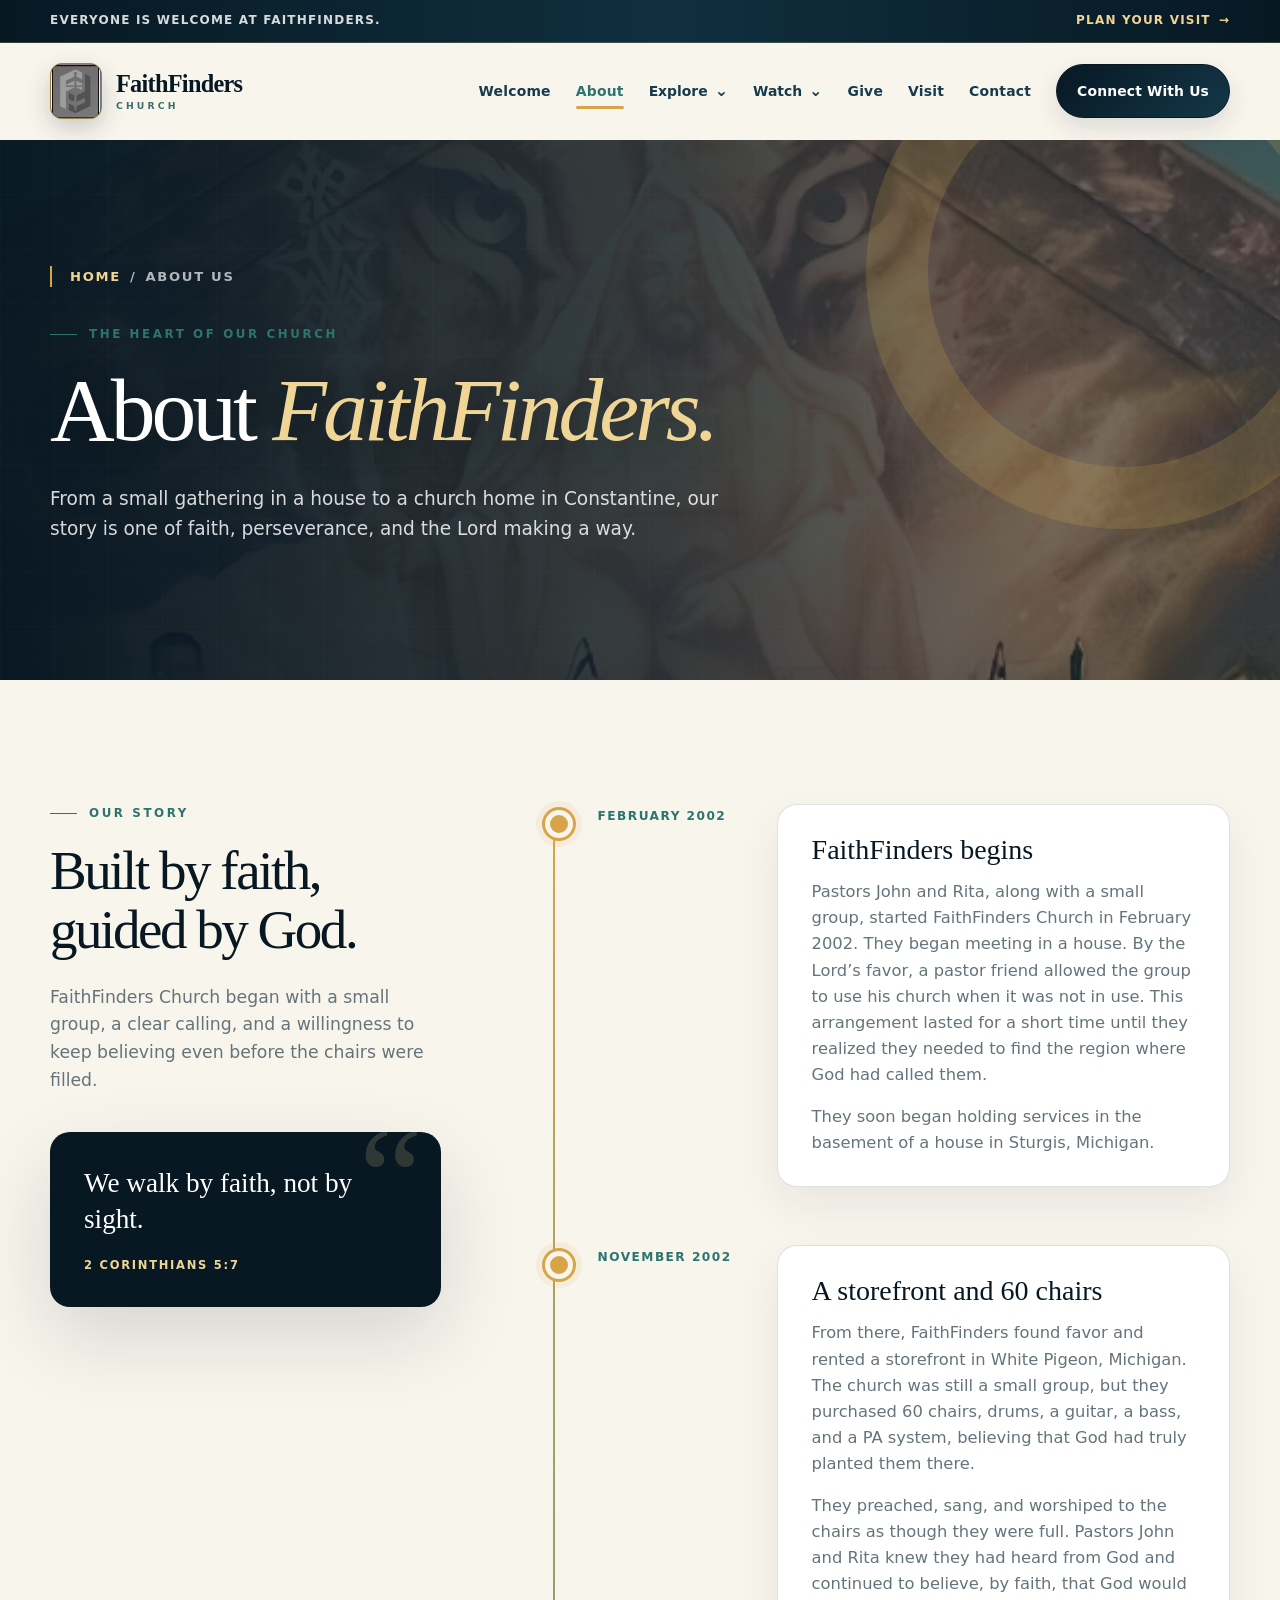
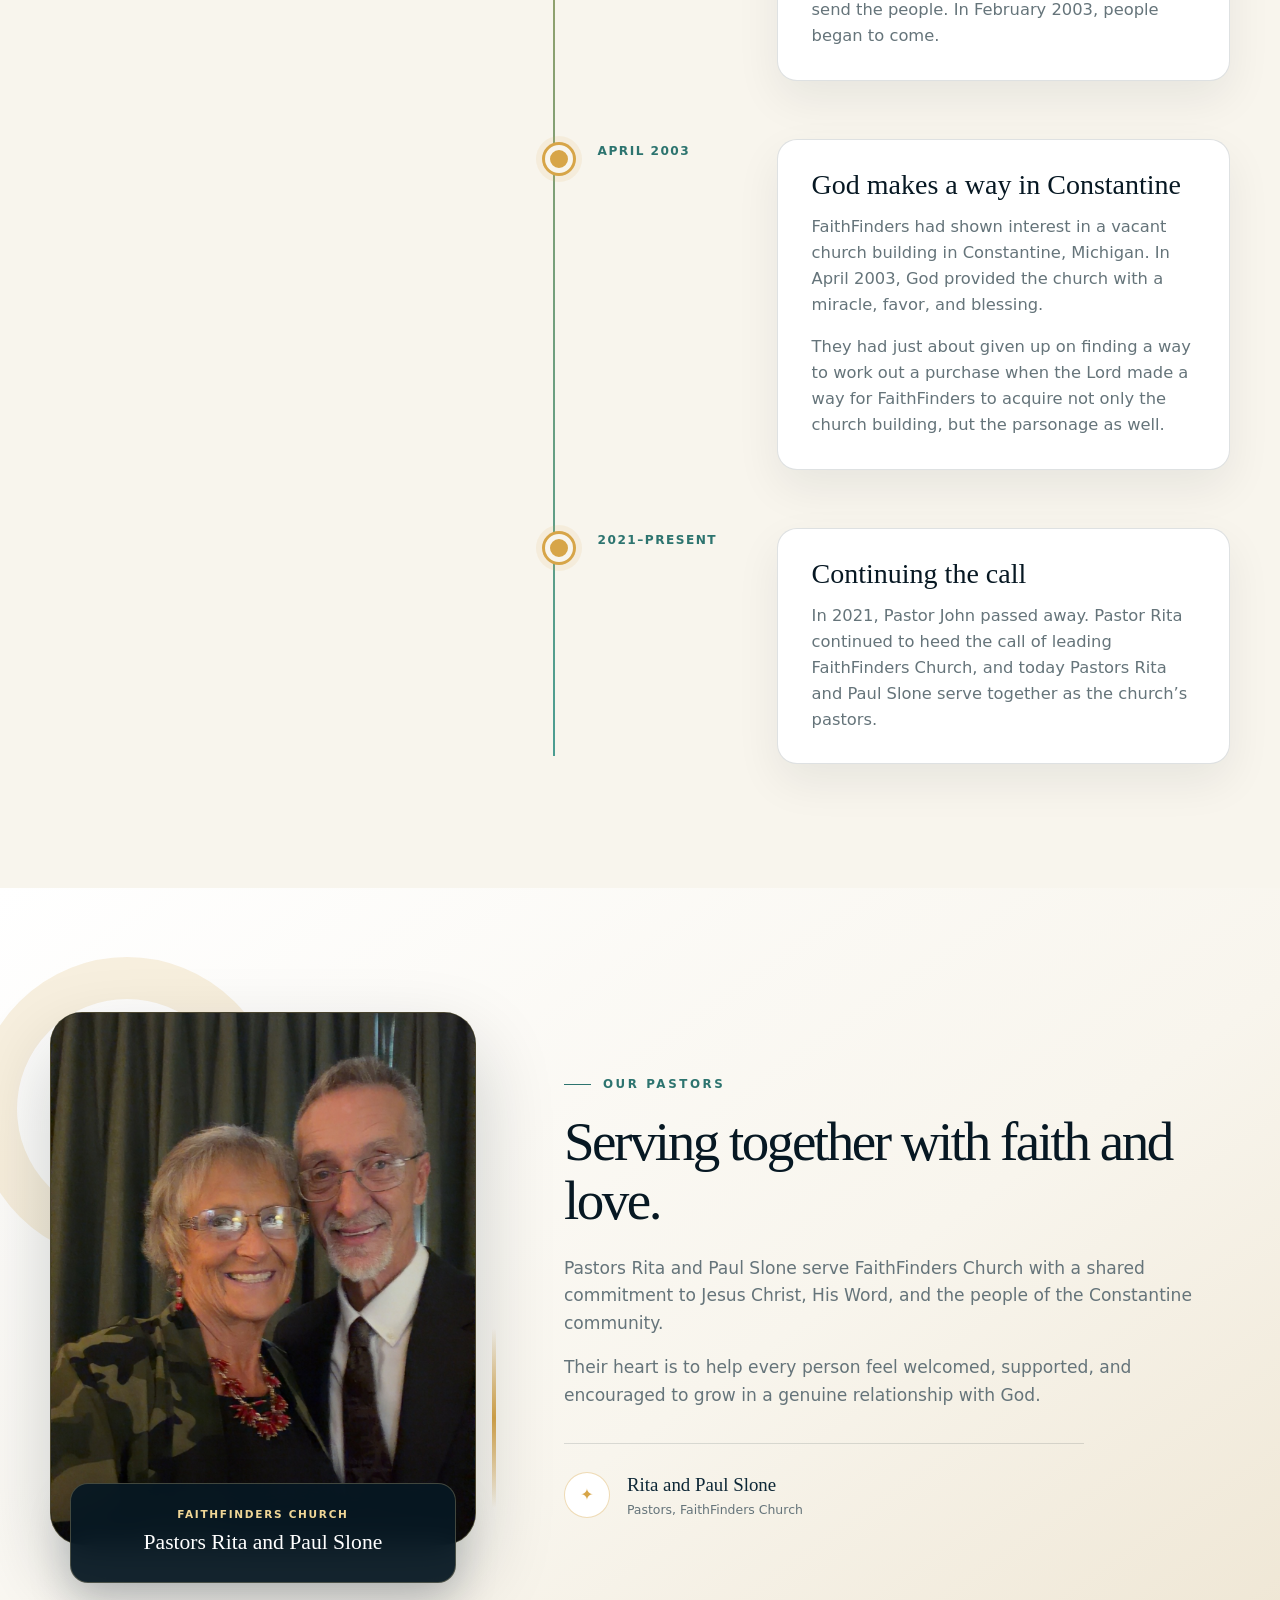
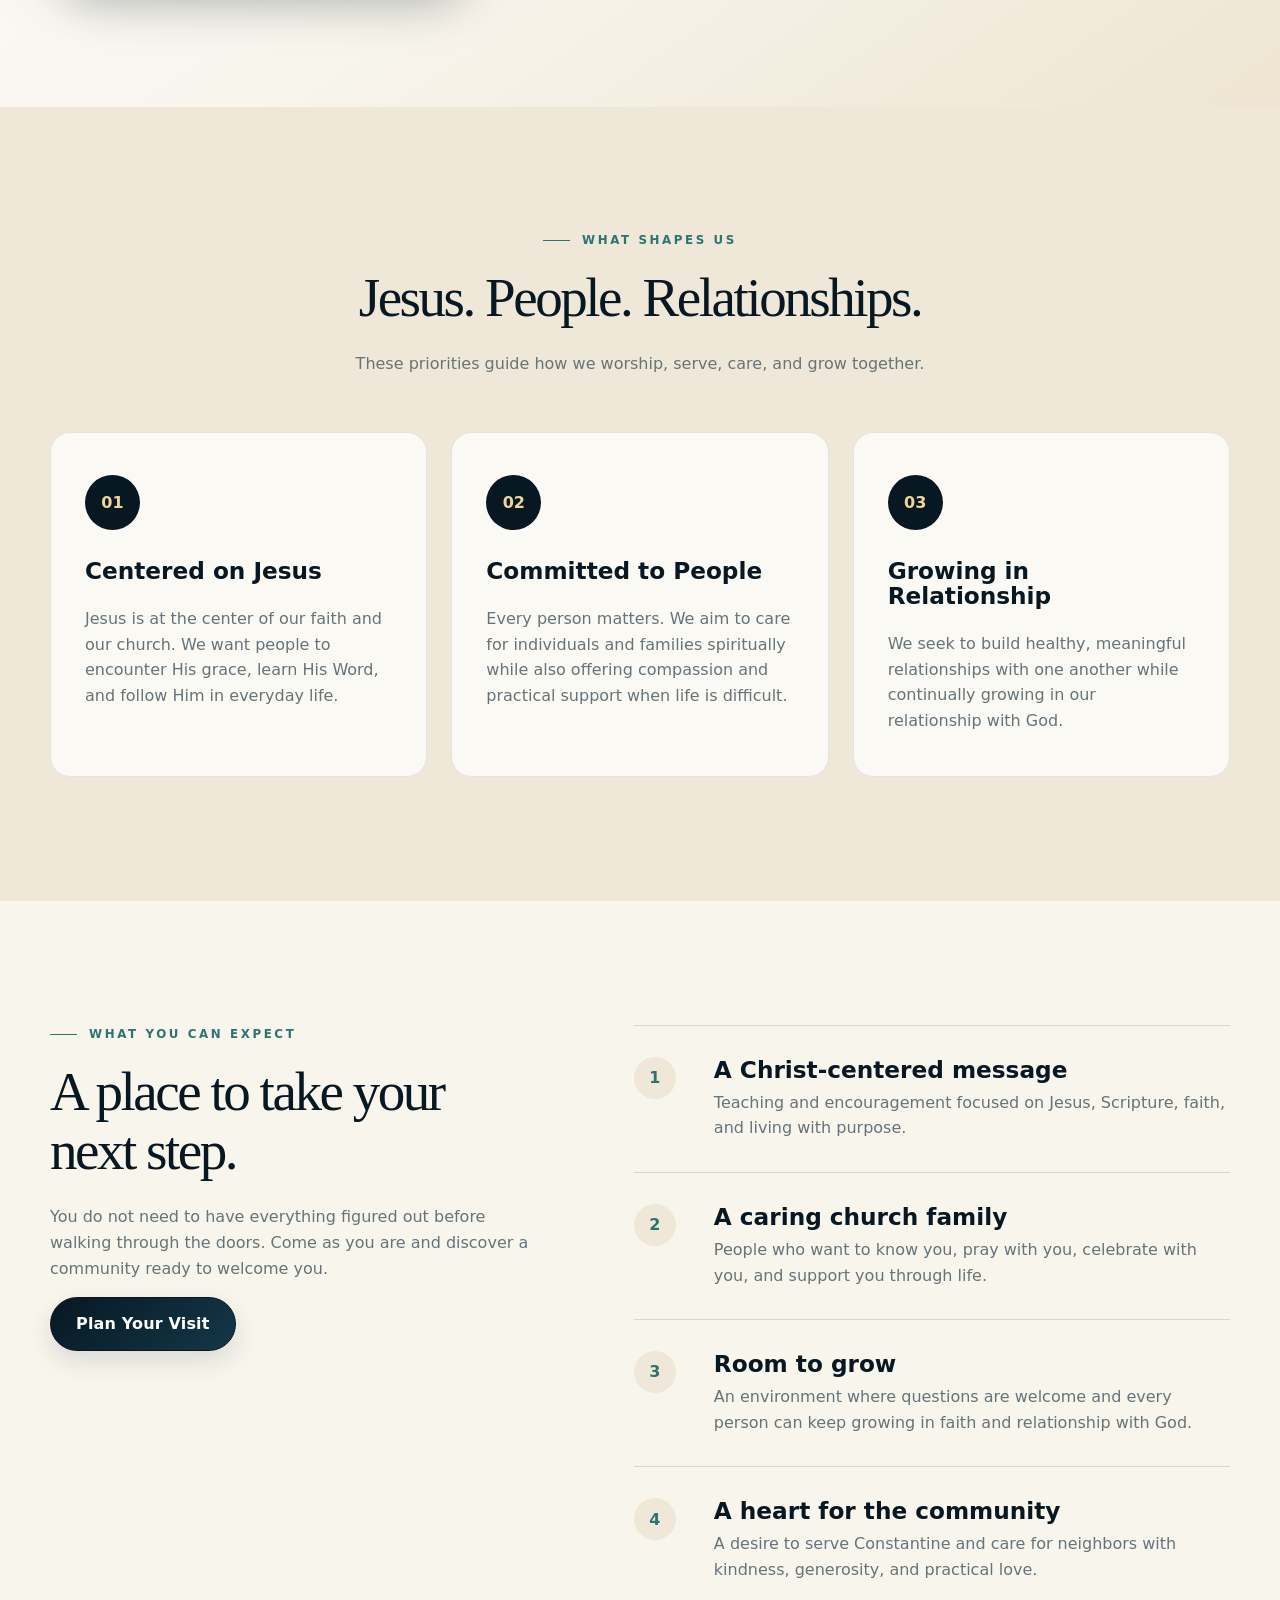
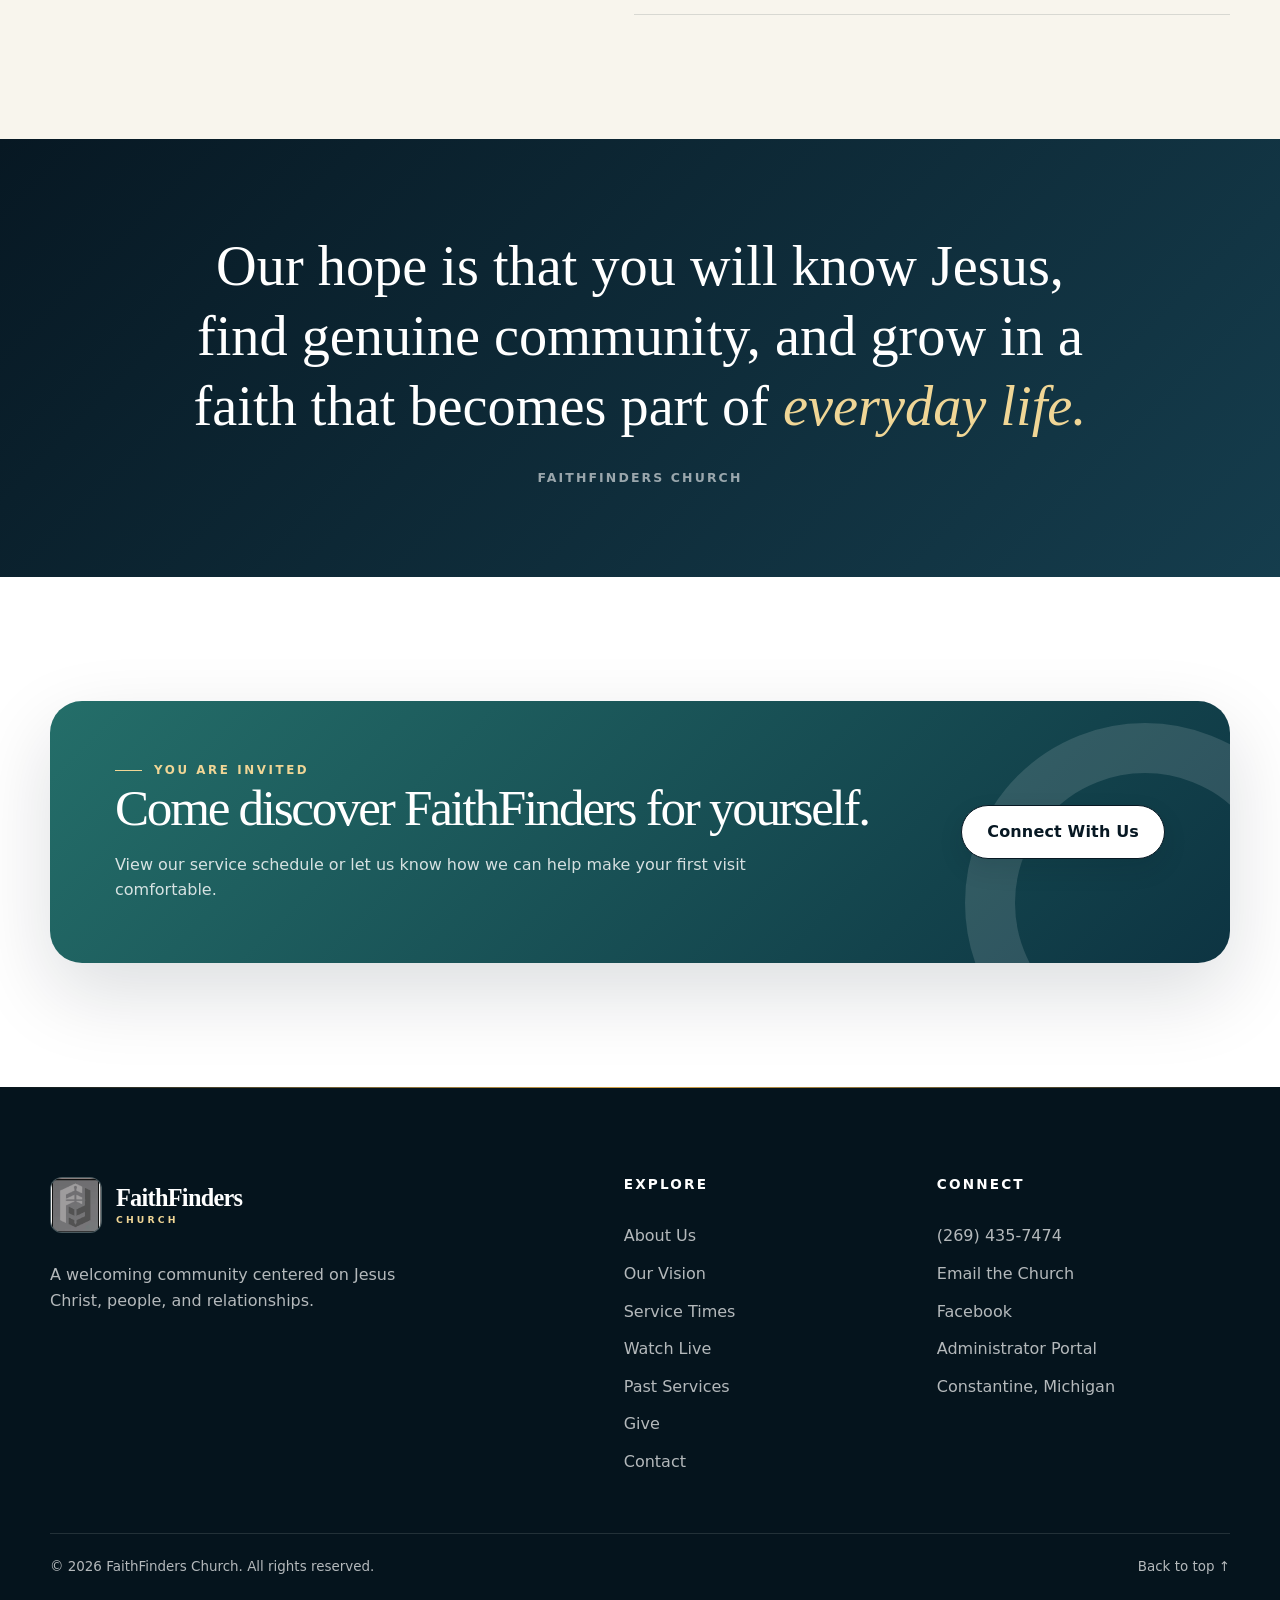
==== commit 4fd1bba7: "Add files via upload" ====
--- a/about-us.html
+++ b/about-us.html
@@ -2,7 +2,7 @@
 <html lang="en">
 <head>
   <meta charset="UTF-8" />
-  <meta name="viewport" content="width=device-width, initial-scale=1.0" />
+  <meta name="viewport" content="width=device-width, initial-scale=1.0, viewport-fit=cover" />
   <meta name="description" content="Learn the story of FaithFinders Church, founded by Pastors John and Rita in 2002 and now led by Pastors Rita and Paul Slone in Constantine, Michigan." />
   <title>About Us | FaithFinders Church</title>
   <link rel="stylesheet" href="styles.css" />
@@ -132,6 +132,29 @@
       </div>
     </section>
 
+    <section class="pastors-section section" aria-labelledby="pastors-title">
+      <div class="container pastors-grid">
+        <figure class="pastors-portrait reveal">
+          <img src="assets/pastors-rita-and-paul-slone.jpg" alt="Pastors Rita and Paul Slone of FaithFinders Church" loading="lazy" decoding="async" />
+          <figcaption>
+            <span>FaithFinders Church</span>
+            <strong>Pastors Rita and Paul Slone</strong>
+          </figcaption>
+        </figure>
+
+        <div class="pastors-copy reveal">
+          <p class="eyebrow">Our pastors</p>
+          <h2 id="pastors-title">Serving together with faith and love.</h2>
+          <p>Pastors Rita and Paul Slone serve FaithFinders Church with a shared commitment to Jesus Christ, His Word, and the people of the Constantine community.</p>
+          <p>Their heart is to help every person feel welcomed, supported, and encouraged to grow in a genuine relationship with God.</p>
+          <div class="pastors-signature">
+            <span aria-hidden="true">✦</span>
+            <p><strong>Rita and Paul Slone</strong><small>Pastors, FaithFinders Church</small></p>
+          </div>
+        </div>
+      </div>
+    </section>
+
     <section class="mission section">
       <div class="container">
         <div class="section-heading reveal">
--- a/styles.css
+++ b/styles.css
@@ -247,6 +247,22 @@
 .mission-card { padding: 42px 34px; border: 1px solid rgba(24,48,62,.1); border-radius: var(--radius-md); background: rgba(255,255,255,.72); }
 .mission-card__icon { width: 55px; height: 55px; margin-bottom: 28px; display: grid; place-items: center; border-radius: 50%; background: var(--navy-950); color: var(--gold-300); font-weight: 900; }
 .mission-card p { margin-bottom: 0; color: var(--muted); }
+.pastors-section { overflow: hidden; background: linear-gradient(145deg, #fff 0%, var(--cream-100) 58%, #eee5d2 100%); }
+.pastors-grid { display: grid; grid-template-columns: minmax(320px, .78fr) minmax(0, 1.22fr); gap: 88px; align-items: center; }
+.pastors-portrait { position: relative; margin: 0; }
+.pastors-portrait::before { content: ""; position: absolute; z-index: 0; width: 220px; height: 220px; left: -75px; top: -55px; border: 42px solid rgba(215,165,72,.17); border-radius: 50%; }
+.pastors-portrait::after { content: ""; position: absolute; z-index: 0; right: -20px; bottom: 75px; width: 4px; height: 180px; border-radius: 999px; background: linear-gradient(transparent, var(--gold-500), transparent); }
+.pastors-portrait img { position: relative; z-index: 1; width: 100%; aspect-ratio: 4 / 5; object-fit: cover; object-position: center 42%; border: 1px solid rgba(215,165,72,.32); border-radius: var(--radius-lg); background: var(--navy-950); box-shadow: 0 34px 80px rgba(7,24,35,.2); }
+.pastors-portrait figcaption { position: relative; z-index: 2; width: calc(100% - 40px); margin: -62px auto 0; padding: 22px 25px; display: grid; gap: 3px; border: 1px solid rgba(240,214,150,.25); border-radius: 18px; background: rgba(7,24,35,.94); color: white; box-shadow: 0 18px 42px rgba(7,24,35,.22); text-align: center; backdrop-filter: blur(15px); }
+.pastors-portrait figcaption span { color: var(--gold-300); font-size: .66rem; font-weight: 900; letter-spacing: .16em; text-transform: uppercase; }
+.pastors-portrait figcaption strong { font-family: Georgia, serif; font-size: 1.35rem; font-weight: 500; }
+.pastors-copy > p:not(.eyebrow) { max-width: 650px; color: var(--muted); font-size: 1.07rem; }
+.pastors-copy h2 { max-width: 720px; }
+.pastors-signature { max-width: 520px; margin-top: 34px; padding-top: 26px; display: flex; align-items: center; gap: 17px; border-top: 1px solid var(--line); }
+.pastors-signature > span { width: 46px; height: 46px; flex: 0 0 46px; display: grid; place-items: center; border: 1px solid rgba(215,165,72,.4); border-radius: 50%; color: var(--gold-500); background: white; }
+.pastors-signature p { margin: 0; display: grid; }
+.pastors-signature strong { color: var(--navy-900); font-family: Georgia, serif; font-size: 1.18rem; font-weight: 500; }
+.pastors-signature small { color: var(--muted); font-size: .78rem; }
 .belief-grid { display: grid; grid-template-columns: .82fr 1fr; gap: 95px; align-items: start; }
 .belief-intro { position: sticky; top: 145px; }
 .belief-list { display: grid; border-top: 1px solid var(--line); }
@@ -268,6 +284,8 @@
 @media (max-width: 980px) {
   .story-grid, .belief-grid { grid-template-columns: 1fr; gap: 55px; }
   .mission-grid { grid-template-columns: 1fr; }
+  .pastors-grid { grid-template-columns: minmax(0, 1fr); gap: 52px; }
+  .pastors-portrait { width: min(620px, 100%); margin-inline: auto; }
   .belief-intro { position: static; }
   .about-connect__card { grid-template-columns: 1fr; align-items: start; }
 }
@@ -280,6 +298,11 @@
   .story-panel { min-height: 420px; }
   .story-panel__quote { left: 18px; right: 18px; bottom: 18px; padding: 20px; }
   .mission-card { padding: 34px 26px; }
+  .pastors-grid { gap: 42px; }
+  .pastors-portrait img { border-radius: 22px; }
+  .pastors-portrait figcaption { width: calc(100% - 24px); margin-top: -48px; padding: 18px 16px; }
+  .pastors-portrait figcaption strong { font-size: 1.18rem; }
+  .pastors-signature { margin-top: 26px; }
   .belief-item { grid-template-columns: 45px 1fr; gap: 14px; }
   .about-connect__card { padding: 42px 27px; }
 }
@@ -911,3 +934,145 @@
   .watch-promo__visual { min-height: 370px; }
   .footer-grid { gap: 45px; }
 }
+
+/* Mobile experience layer */
+@media (max-width: 980px) {
+  html { scroll-padding-top: 90px; }
+  body.menu-open { overscroll-behavior: none; touch-action: none; }
+  .site-header { padding-top: env(safe-area-inset-top); }
+  .nav-wrap { min-height: 74px; height: auto; }
+  .menu-toggle {
+    min-width: 48px;
+    min-height: 48px;
+    display: grid;
+    place-content: center;
+    border: 1px solid rgba(7,24,35,.12);
+    border-radius: 14px;
+    background: rgba(255,255,255,.56);
+    cursor: pointer;
+    touch-action: manipulation;
+  }
+  .primary-nav {
+    inset: calc(42px + env(safe-area-inset-top)) 0 0;
+    height: calc(100vh - 42px - env(safe-area-inset-top));
+    height: calc(100dvh - 42px - env(safe-area-inset-top));
+    padding: 92px max(24px, env(safe-area-inset-right)) calc(34px + env(safe-area-inset-bottom)) max(24px, env(safe-area-inset-left));
+    gap: 8px;
+    overflow-y: auto;
+    overscroll-behavior: contain;
+    -webkit-overflow-scrolling: touch;
+  }
+  .primary-nav > a:not(.button),
+  .nav-dropdown__toggle {
+    width: 100%;
+    min-height: 48px;
+    display: flex;
+    align-items: center;
+    padding: 10px 2px;
+    font-size: 1.25rem;
+  }
+  .primary-nav > .button { width: 100%; margin-top: 10px; }
+  .nav-dropdown { width: 100%; }
+  .nav-dropdown__toggle { justify-content: space-between; }
+  .nav-dropdown__toggle::after { display: none; }
+  .nav-dropdown__menu {
+    position: static;
+    width: 100%;
+    max-height: 0;
+    margin: 0;
+    padding: 0 0 0 10px;
+    overflow: hidden;
+    border: 0;
+    border-radius: 0;
+    background: transparent;
+    box-shadow: none;
+    opacity: 1;
+    visibility: visible;
+    transform: none;
+    transition: max-height .3s ease, margin .3s ease;
+  }
+  .nav-dropdown__menu::before { display: none; }
+  .nav-dropdown:hover .nav-dropdown__menu,
+  .nav-dropdown:focus-within .nav-dropdown__menu { max-height: 0; margin: 0; transform: none; }
+  .nav-dropdown.is-open .nav-dropdown__menu { max-height: 280px; margin: 4px 0 10px; }
+  .nav-dropdown__menu a { min-height: 54px; padding: 11px 14px; }
+  .split-grid, .story-grid, .mission-grid, .history-grid, .pastor-grid,
+  .visit-grid, .contact-grid, .footer-grid, .watch-promo__grid,
+  .live-layout, .service-grid, .give-grid, .vision-opening__grid,
+  .vision-feature-grid, .body-unity, .vision-big__inner,
+  .vision-conclusion__grid, .visit-details__grid {
+    grid-template-columns: minmax(0, 1fr);
+  }
+  .live-sidebar { position: static; }
+}
+
+@media (max-width: 680px) {
+  body { overflow-wrap: anywhere; }
+  .container { width: min(calc(100% - 28px), var(--container)); }
+  .section { padding: 64px 0; }
+  .announcement__inner { padding-block: 8px; line-height: 1.35; }
+  .brand-copy small { letter-spacing: .2em; }
+  .primary-nav { top: calc(46px + env(safe-area-inset-top)); }
+  .hero { background-position: 62% center; }
+  .hero__content { padding-top: 62px; }
+  .hero h1 { font-size: clamp(3rem, 16vw, 4.35rem); }
+  .hero__actions, .watch-promo__actions, .give-actions,
+  .vision-actions, .archive-empty__actions { width: 100%; }
+  .hero__actions .button, .watch-promo__actions .button,
+  .give-actions .button, .vision-actions .button,
+  .archive-empty__actions .button { width: 100%; }
+  .hero-schedule { padding: 22px 20px; }
+  .page-hero { min-height: 390px; }
+  .page-hero__inner { padding: 66px 0 72px; }
+  .page-hero h1 { font-size: clamp(2.85rem, 15vw, 4.25rem); }
+  .page-hero__lead { font-size: 1rem; }
+  .welcome-card, .contact-form, .history-content, .location-card,
+  .service-card, .vision-letter, .body-unity, .give-verse { padding: 28px 22px; }
+  .visit-visual, .story-panel, .vision-symbol { min-height: 340px; }
+  .watch-promo__visual { min-height: 310px; border-radius: 22px; }
+  .watch-promo__badge { top: 18px; left: 18px; }
+  .watch-promo__caption { left: 20px; right: 20px; bottom: 20px; }
+  .live-player { border-radius: 18px; }
+  .live-player__placeholder { padding: 22px 18px; }
+  .live-player__icon { width: 64px; height: 64px; margin-bottom: 17px; }
+  .live-player.is-facebook-feed { min-height: min(620px, 75dvh); }
+  .live-player.is-facebook-feed iframe { height: min(604px, calc(75dvh - 16px)); }
+  .archive-controls, .archive-controls label, .archive-controls input,
+  .archive-controls select { width: 100%; }
+  .service-video-card__media { min-height: 190px; }
+  .video-modal { align-items: end; padding: 0; }
+  .video-modal__dialog {
+    width: 100%;
+    max-height: 94dvh;
+    border-radius: 22px 22px 0 0;
+    padding-bottom: env(safe-area-inset-bottom);
+  }
+  .video-modal__copy { padding: 22px 20px 26px; }
+  .video-modal__copy h2 { padding-right: 36px; font-size: 1.65rem; }
+  .video-modal__close { top: 9px; right: 9px; min-width: 48px; min-height: 48px; }
+  input, select, textarea { min-height: 48px; font-size: 16px; }
+  textarea { min-height: 130px; }
+  .button, button, a { touch-action: manipulation; }
+}
+
+@media (max-width: 420px) {
+  .brand-copy small { display: none; }
+  .hero-schedule__top { align-items: flex-start; }
+  .live-time strong { font-size: 4.2rem; }
+  .service-video-card__copy { padding: 21px 19px 23px; }
+}
+
+@media (max-height: 520px) and (orientation: landscape) {
+  .primary-nav { padding-top: 28px; }
+  .video-modal { place-items: stretch; }
+  .video-modal__dialog { max-height: 100dvh; border-radius: 0; }
+  .video-modal__player { aspect-ratio: auto; height: 100dvh; }
+  .video-modal__copy { display: none; }
+}
+
+@media (hover: none) and (pointer: coarse) {
+  .button:hover, .value-card:hover, .mission-card:hover, .history-content:hover,
+  .service-card:hover, .vision-card:hover, .service-video-card:hover,
+  .giving-choice:hover { transform: none; }
+  .button:hover::before { transform: translateX(-120%); }
+}
